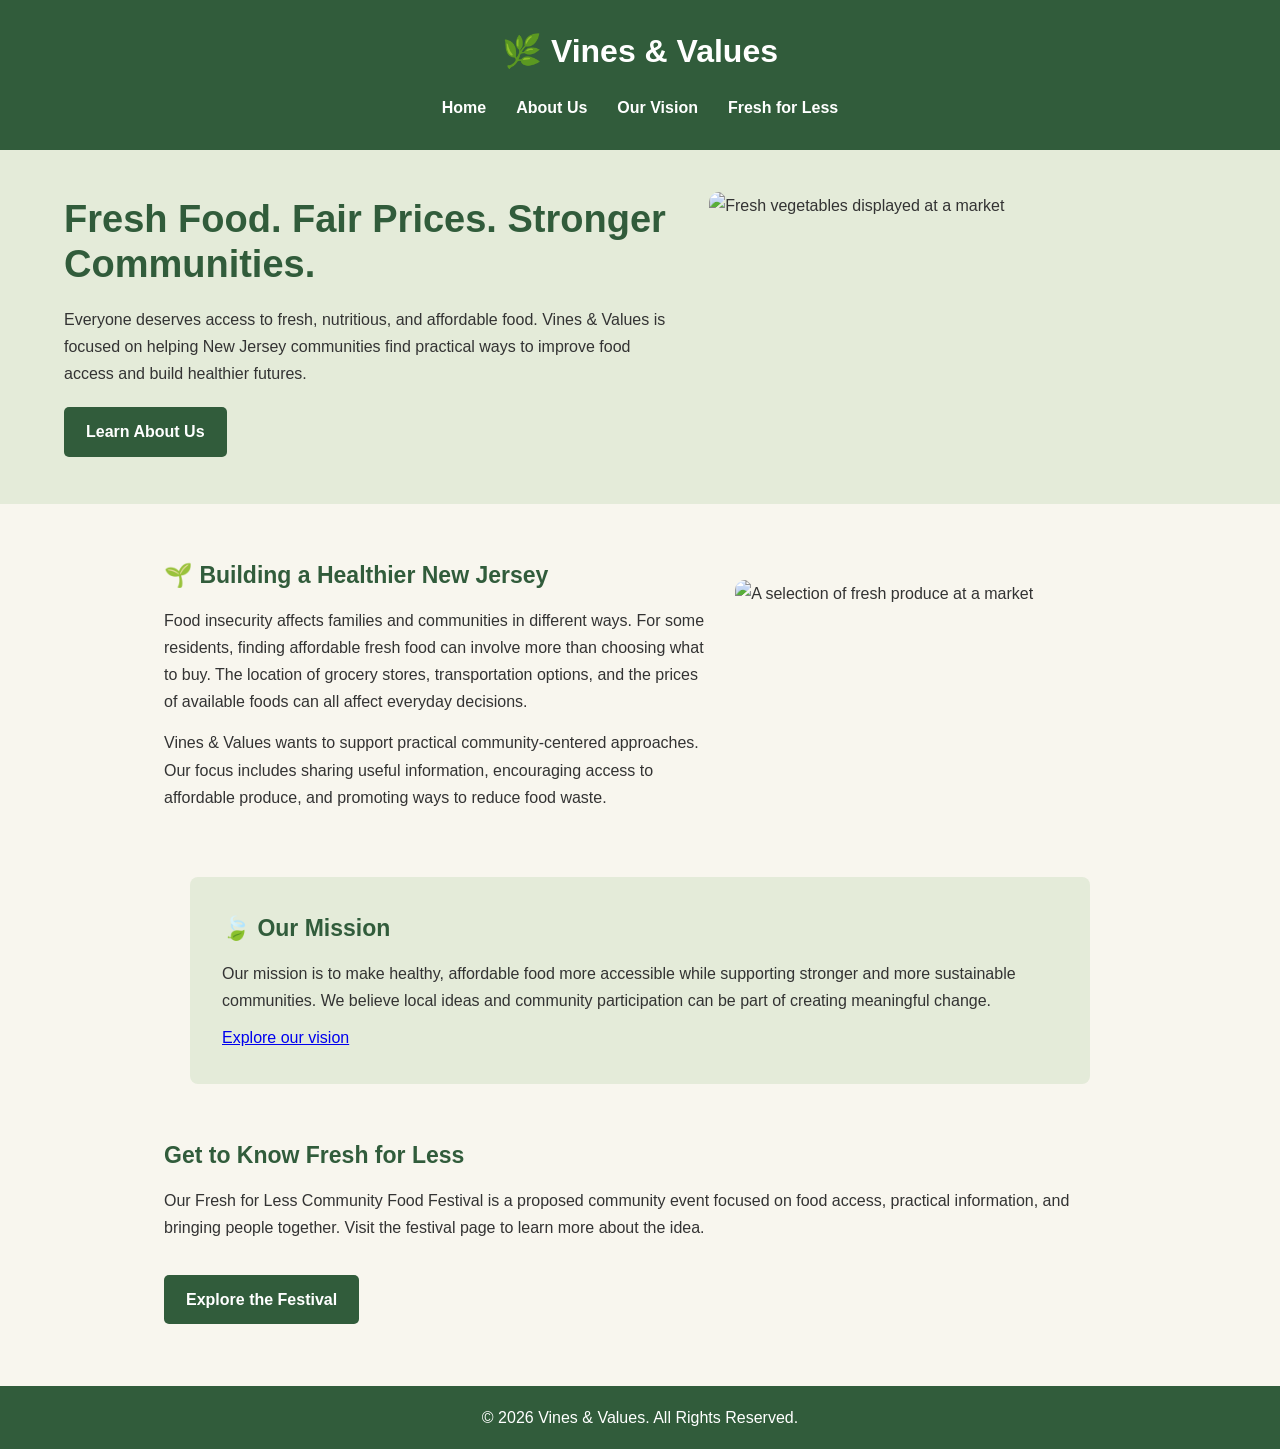
==== index.html @ c0b35559 "Add files via upload" ====
<!DOCTYPE html>
<html lang="en">
<head>
    <meta charset="UTF-8">
    <meta name="viewport" content="width=device-width, initial-scale=1.0">
    <title>Vines &amp; Values | Home</title>
    <link rel="stylesheet" href="style.css">
</head>
<body>
<header>
    <h1>🌿 Vines &amp; Values</h1>
    <nav aria-label="Main navigation">
        <a href="index.html" aria-current="page">Home</a>
        <a href="about.html">About Us</a>
        <a href="vision.html">Our Vision</a>
        <a href="festival.html">Fresh for Less</a>
    </nav>
</header>

<main>
    <section class="hero">
        <div class="hero-text">
            <h2>Fresh Food. Fair Prices. Stronger Communities.</h2>
            <p>Everyone deserves access to fresh, nutritious, and affordable food. Vines &amp; Values is focused on helping New Jersey communities find practical ways to improve food access and build healthier futures.</p>
            <a class="button" href="about.html">Learn About Us</a>
        </div>
        <img src="https://images.unsplash.com/photo-1542838132-92c53300491e?w=900" alt="Fresh vegetables displayed at a market">
    </section>

    <section class="content">
        <div>
            <h2>🌱 Building a Healthier New Jersey</h2>
            <p>Food insecurity affects families and communities in different ways. For some residents, finding affordable fresh food can involve more than choosing what to buy. The location of grocery stores, transportation options, and the prices of available foods can all affect everyday decisions.</p>
            <p>Vines &amp; Values wants to support practical community-centered approaches. Our focus includes sharing useful information, encouraging access to affordable produce, and promoting ways to reduce food waste.</p>
        </div>
        <img class="section-image" src="https://images.unsplash.com/photo-1488459716781-31db52582fe9?w=700" alt="A selection of fresh produce at a market">
    </section>

    <section class="highlight">
        <h2>🍃 Our Mission</h2>
        <p>Our mission is to make healthy, affordable food more accessible while supporting stronger and more sustainable communities. We believe local ideas and community participation can be part of creating meaningful change.</p>
        <a href="vision.html">Explore our vision</a>
    </section>

    <section class="content">
        <div>
            <h2>Get to Know Fresh for Less</h2>
            <p>Our Fresh for Less Community Food Festival is a proposed community event focused on food access, practical information, and bringing people together. Visit the festival page to learn more about the idea.</p>
            <a class="button" href="festival.html">Explore the Festival</a>
        </div>
    </section>
</main>

<footer><p>&copy; 2026 Vines &amp; Values. All Rights Reserved.</p></footer>
</body>
</html>
---- style.css ----
* {
    margin: 0;
    padding: 0;
    box-sizing: border-box;
}

body {
    font-family: Arial, sans-serif;
    background-color: #F8F6EE;
    color: #333333;
    line-height: 1.7;
}

header {
    background-color: #315C3B;
    color: white;
    padding: 24px 20px;
    text-align: center;
}

header h1 {
    margin-bottom: 12px;
    font-size: 32px;
}

nav {
    display: flex;
    justify-content: center;
    flex-wrap: wrap;
    gap: 12px 26px;
}

nav a {
    color: white;
    text-decoration: none;
    font-weight: bold;
    padding: 4px 2px;
}

nav a:hover, nav a:focus {
    color: #D9E8C5;
    text-decoration: underline;
}

.hero {
    display: flex;
    align-items: center;
    gap: 30px;
    background-color: #E4EBD9;
    padding: 42px max(5%, 24px);
}

.hero-text {
    flex: 1;
}

.hero h2, .page-heading h2 {
    color: #315C3B;
    font-size: clamp(27px, 4vw, 38px);
    line-height: 1.2;
    margin-bottom: 18px;
}

.hero img {
    width: 44%;
    min-height: 270px;
    max-height: 360px;
    object-fit: cover;
    border-radius: 10px;
}

.button {
    display: inline-block;
    margin-top: 20px;
    padding: 11px 22px;
    background-color: #315C3B;
    color: white;
    text-decoration: none;
    border-radius: 5px;
    font-weight: bold;
}

.button:hover, .button:focus {
    background-color: #24452D;
    text-decoration: underline;
}

.page-heading {
    background-color: #E4EBD9;
    text-align: center;
    padding: 48px 20px;
}

.content {
    display: flex;
    align-items: center;
    gap: 30px;
    max-width: 1000px;
    margin: 32px auto;
    padding: 20px 24px;
}

.content > div {
    flex: 1;
}

.content h2, .highlight h2 {
    color: #315C3B;
    margin-bottom: 12px;
    font-size: 23px;
}

.content p {
    margin-bottom: 14px;
}

.content ul, .highlight ul {
    padding-left: 24px;
}

.section-image {
    width: 40%;
    min-height: 220px;
    max-height: 280px;
    object-fit: cover;
    border-radius: 10px;
}

.highlight {
    background-color: #E4EBD9;
    padding: 32px;
    margin: 32px auto;
    max-width: 900px;
    border-radius: 8px;
}

.highlight p {
    margin-bottom: 10px;
}

.sources {
    max-width: 900px;
    margin: 30px auto;
    padding: 24px;
    border-top: 2px solid #D3DDC8;
}

.sources h2 {
    color: #315C3B;
    margin-bottom: 10px;
}

.sources a {
    color: #245B36;
    overflow-wrap: anywhere;
}

footer {
    background-color: #315C3B;
    color: white;
    text-align: center;
    padding: 18px;
    margin-top: 42px;
}

@media (max-width: 700px) {
    .hero, .content {
        flex-direction: column;
    }

    .hero {
        padding: 28px 22px;
    }

    .hero img, .section-image {
        width: 100%;
        min-height: 190px;
        max-height: 260px;
    }

    .content {
        margin: 18px auto;
        gap: 18px;
    }

    .highlight {
        margin: 20px;
        padding: 24px;
    }
}
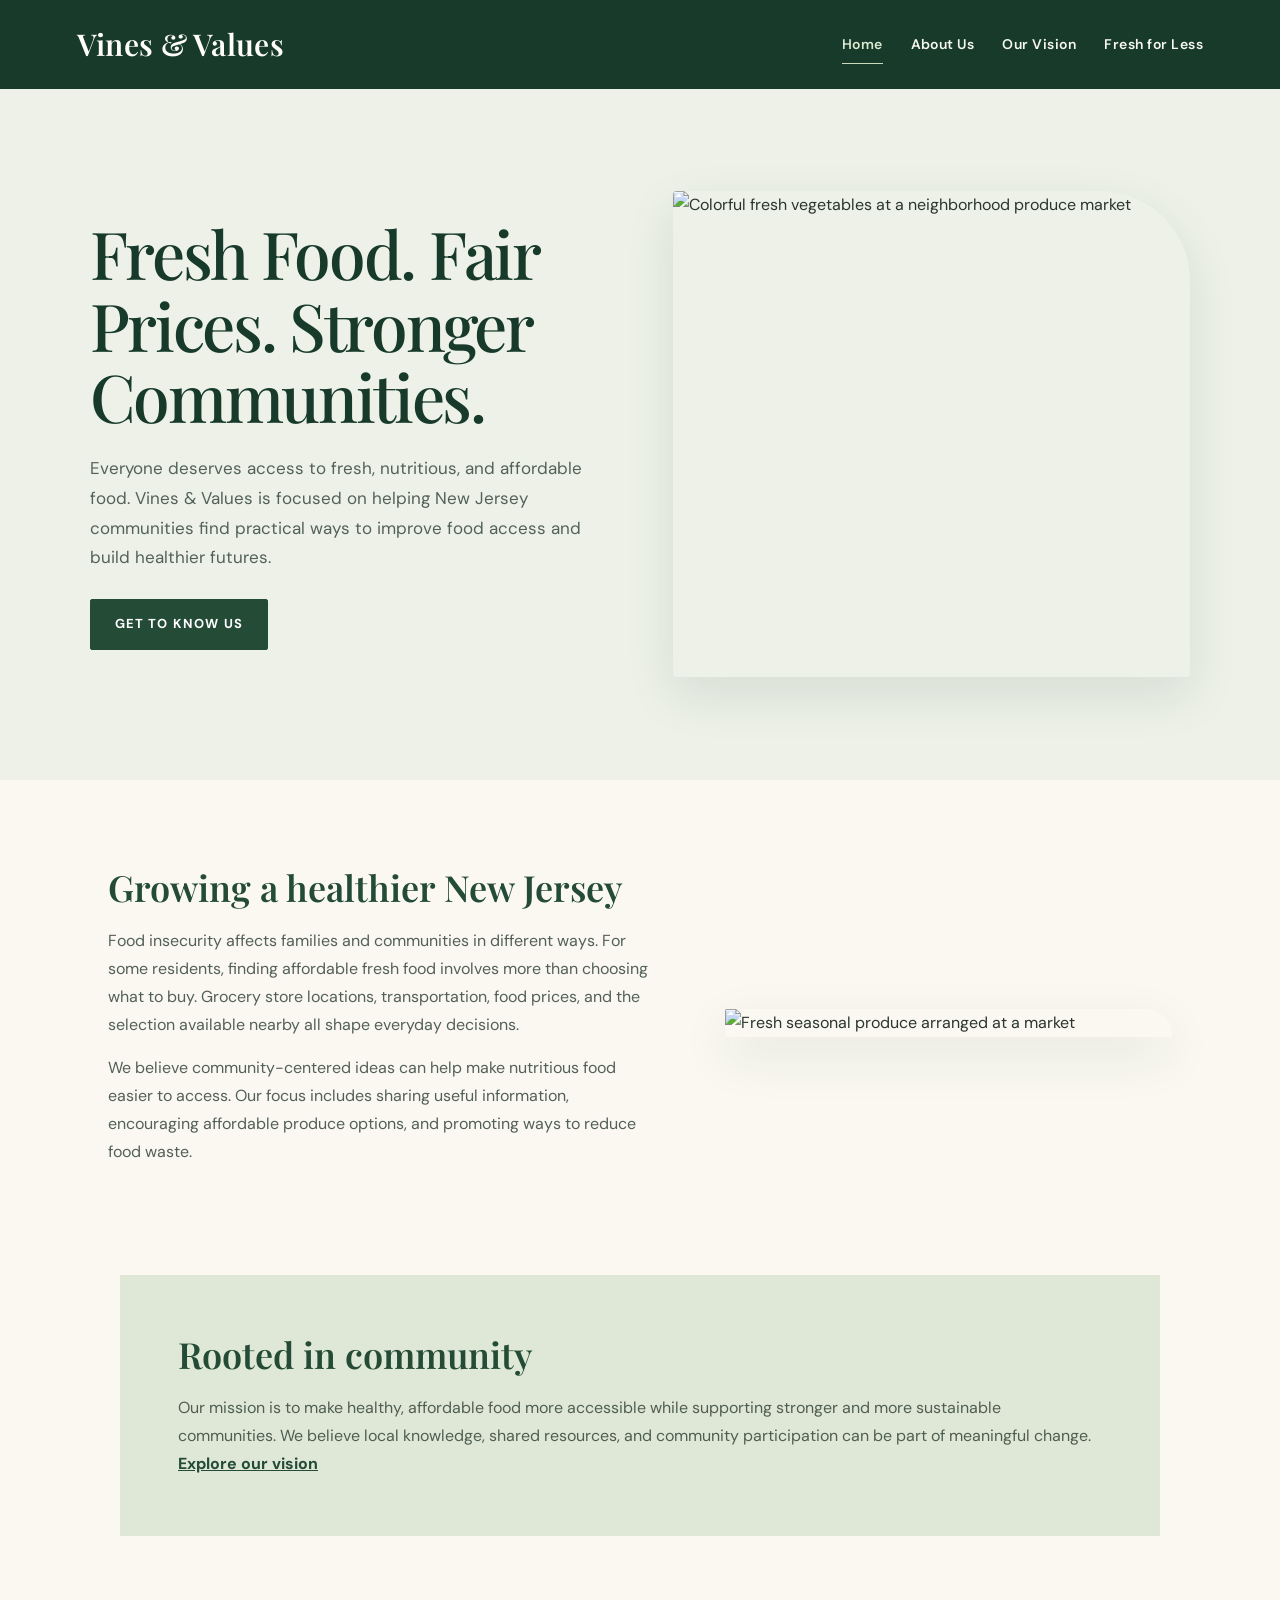
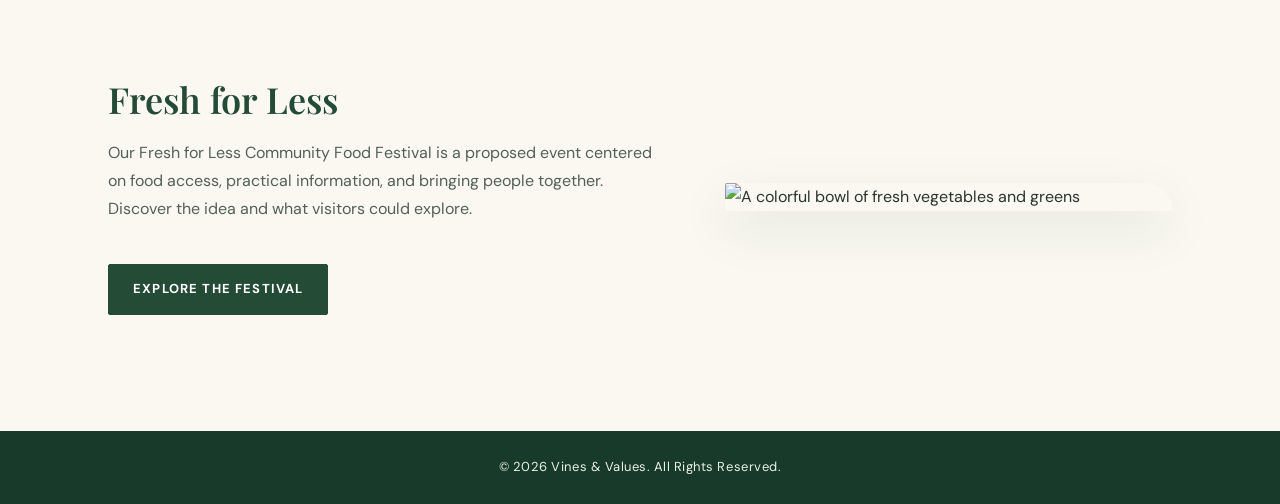
==== commit 62e82ad8: "Refresh homepage content and imagery" ====
--- a/index.html
+++ b/index.html
@@ -1,56 +1,55 @@
 <!DOCTYPE html>
 <html lang="en">
 <head>
-    <meta charset="UTF-8">
-    <meta name="viewport" content="width=device-width, initial-scale=1.0">
-    <title>Vines &amp; Values | Home</title>
-    <link rel="stylesheet" href="style.css">
+  <meta charset="UTF-8">
+  <meta name="viewport" content="width=device-width, initial-scale=1.0">
+  <meta name="description" content="Vines & Values works toward fresh food, fair prices, and stronger communities across New Jersey.">
+  <title>Vines &amp; Values | Home</title>
+  <link rel="preconnect" href="https://fonts.googleapis.com">
+  <link rel="preconnect" href="https://fonts.gstatic.com" crossorigin>
+  <link rel="stylesheet" href="style.css">
 </head>
 <body>
 <header>
-    <h1>🌿 Vines &amp; Values</h1>
-    <nav aria-label="Main navigation">
-        <a href="index.html" aria-current="page">Home</a>
-        <a href="about.html">About Us</a>
-        <a href="vision.html">Our Vision</a>
-        <a href="festival.html">Fresh for Less</a>
-    </nav>
+  <h1>Vines &amp; Values</h1>
+  <nav aria-label="Main navigation">
+    <a href="index.html" aria-current="page">Home</a>
+    <a href="about.html">About Us</a>
+    <a href="vision.html">Our Vision</a>
+    <a href="festival.html">Fresh for Less</a>
+  </nav>
 </header>
-
 <main>
-    <section class="hero">
-        <div class="hero-text">
-            <h2>Fresh Food. Fair Prices. Stronger Communities.</h2>
-            <p>Everyone deserves access to fresh, nutritious, and affordable food. Vines &amp; Values is focused on helping New Jersey communities find practical ways to improve food access and build healthier futures.</p>
-            <a class="button" href="about.html">Learn About Us</a>
-        </div>
-        <img src="https://images.unsplash.com/photo-1542838132-92c53300491e?w=900" alt="Fresh vegetables displayed at a market">
-    </section>
-
-    <section class="content">
-        <div>
-            <h2>🌱 Building a Healthier New Jersey</h2>
-            <p>Food insecurity affects families and communities in different ways. For some residents, finding affordable fresh food can involve more than choosing what to buy. The location of grocery stores, transportation options, and the prices of available foods can all affect everyday decisions.</p>
-            <p>Vines &amp; Values wants to support practical community-centered approaches. Our focus includes sharing useful information, encouraging access to affordable produce, and promoting ways to reduce food waste.</p>
-        </div>
-        <img class="section-image" src="https://images.unsplash.com/photo-1488459716781-31db52582fe9?w=700" alt="A selection of fresh produce at a market">
-    </section>
-
-    <section class="highlight">
-        <h2>🍃 Our Mission</h2>
-        <p>Our mission is to make healthy, affordable food more accessible while supporting stronger and more sustainable communities. We believe local ideas and community participation can be part of creating meaningful change.</p>
-        <a href="vision.html">Explore our vision</a>
-    </section>
-
-    <section class="content">
-        <div>
-            <h2>Get to Know Fresh for Less</h2>
-            <p>Our Fresh for Less Community Food Festival is a proposed community event focused on food access, practical information, and bringing people together. Visit the festival page to learn more about the idea.</p>
-            <a class="button" href="festival.html">Explore the Festival</a>
-        </div>
-    </section>
+  <section class="hero">
+    <div class="hero-text">
+      <h2>Fresh Food. Fair Prices. Stronger Communities.</h2>
+      <p>Everyone deserves access to fresh, nutritious, and affordable food. Vines &amp; Values is focused on helping New Jersey communities find practical ways to improve food access and build healthier futures.</p>
+      <a class="button" href="about.html">Get to know us</a>
+    </div>
+    <img src="https://images.unsplash.com/photo-1542838132-92c53300491e?auto=format&amp;fit=crop&amp;w=1200&amp;q=85" alt="Colorful fresh vegetables at a neighborhood produce market">
+  </section>
+  <section class="content">
+    <div>
+      <h2>Growing a healthier New Jersey</h2>
+      <p>Food insecurity affects families and communities in different ways. For some residents, finding affordable fresh food involves more than choosing what to buy. Grocery store locations, transportation, food prices, and the selection available nearby all shape everyday decisions.</p>
+      <p>We believe community-centered ideas can help make nutritious food easier to access. Our focus includes sharing useful information, encouraging affordable produce options, and promoting ways to reduce food waste.</p>
+    </div>
+    <img class="section-image" src="https://images.unsplash.com/photo-1488459716781-31db52582fe9?auto=format&amp;fit=crop&amp;w=900&amp;q=85" alt="Fresh seasonal produce arranged at a market">
+  </section>
+  <section class="highlight">
+    <h2>Rooted in community</h2>
+    <p>Our mission is to make healthy, affordable food more accessible while supporting stronger and more sustainable communities. We believe local knowledge, shared resources, and community participation can be part of meaningful change.</p>
+    <a href="vision.html">Explore our vision</a>
+  </section>
+  <section class="content">
+    <div>
+      <h2>Fresh for Less</h2>
+      <p>Our Fresh for Less Community Food Festival is a proposed event centered on food access, practical information, and bringing people together. Discover the idea and what visitors could explore.</p>
+      <a class="button" href="festival.html">Explore the festival</a>
+    </div>
+    <img class="section-image" src="https://images.unsplash.com/photo-1512621776951-a57141f2eefd?auto=format&amp;fit=crop&amp;w=900&amp;q=85" alt="A colorful bowl of fresh vegetables and greens">
+  </section>
 </main>
-
 <footer><p>&copy; 2026 Vines &amp; Values. All Rights Reserved.</p></footer>
 </body>
-</html>
+</html>
--- a/style.css
+++ b/style.css
@@ -1,190 +1,173 @@
-* {
-    margin: 0;
-    padding: 0;
-    box-sizing: border-box;
+@import url('https://fonts.googleapis.com/css2?family=DM+Sans:wght@400;500;600;700&family=Playfair+Display:wght@500;600;700&display=swap');
+
+:root {
+  --forest: #234b36;
+  --forest-deep: #173a2a;
+  --sage: #dfe8d7;
+  --sage-light: #edf1e8;
+  --cream: #faf8f1;
+  --ink: #29352d;
+  --muted: #657267;
+  --white: #fffefa;
+  --line: #dce3d8;
+  --shadow: 0 18px 50px rgba(28, 57, 39, .10);
 }
-
+* { box-sizing: border-box; margin: 0; padding: 0; }
+html { scroll-behavior: smooth; }
 body {
-    font-family: Arial, sans-serif;
-    background-color: #F8F6EE;
-    color: #333333;
-    line-height: 1.7;
+  background: var(--cream);
+  color: var(--ink);
+  font-family: 'DM Sans', sans-serif;
+  font-size: 16px;
+  line-height: 1.75;
 }
-
+img { display: block; max-width: 100%; }
+a { color: var(--forest); }
 header {
-    background-color: #315C3B;
-    color: white;
-    padding: 24px 20px;
-    text-align: center;
+  align-items: center;
+  background: var(--forest-deep);
+  color: var(--white);
+  display: flex;
+  justify-content: space-between;
+  gap: 24px;
+  padding: 18px max(6vw, 24px);
 }
-
 header h1 {
-    margin-bottom: 12px;
-    font-size: 32px;
+  color: var(--white);
+  font-family: 'Playfair Display', Georgia, serif;
+  font-size: clamp(23px, 2.4vw, 30px);
+  font-weight: 600;
+  letter-spacing: .01em;
+  margin: 0;
 }
-
-nav {
-    display: flex;
-    justify-content: center;
-    flex-wrap: wrap;
-    gap: 12px 26px;
+nav { align-items: center; display: flex; flex-wrap: wrap; gap: 8px 28px; }
+nav a {
+  border-bottom: 1px solid transparent;
+  color: #f8f8ef;
+  font-size: 14px;
+  font-weight: 600;
+  letter-spacing: .035em;
+  padding: 7px 0;
+  text-decoration: none;
+  transition: color .2s, border-color .2s;
 }
-
-nav a {
-    color: white;
-    text-decoration: none;
-    font-weight: bold;
-    padding: 4px 2px;
+nav a:hover, nav a:focus, nav a[aria-current="page"] {
+  border-color: #c9d9bd;
+  color: #dce9d2;
 }
-
-nav a:hover, nav a:focus {
-    color: #D9E8C5;
-    text-decoration: underline;
+main { overflow: hidden; }
+.hero {
+  align-items: center;
+  background: var(--sage-light);
+  display: grid;
+  gap: clamp(30px, 6vw, 80px);
+  grid-template-columns: 1fr 1.02fr;
+  padding: clamp(52px, 8vw, 112px) max(7vw, 24px);
 }
-
-.hero {
-    display: flex;
-    align-items: center;
-    gap: 30px;
-    background-color: #E4EBD9;
-    padding: 42px max(5%, 24px);
+.hero-text { max-width: 590px; }
+.hero h2, .page-heading h2 {
+  color: var(--forest-deep);
+  font-family: 'Playfair Display', Georgia, serif;
+  font-size: clamp(39px, 5.2vw, 66px);
+  font-weight: 500;
+  letter-spacing: -.035em;
+  line-height: 1.08;
+  margin-bottom: 22px;
 }
-
-.hero-text {
-    flex: 1;
+.hero p, .page-heading p { color: #536257; font-size: 17px; max-width: 560px; }
+.hero img {
+  border-radius: 4px 90px 4px 4px;
+  box-shadow: var(--shadow);
+  height: clamp(300px, 38vw, 510px);
+  object-fit: cover;
+  width: 100%;
 }
-
-.hero h2, .page-heading h2 {
-    color: #315C3B;
-    font-size: clamp(27px, 4vw, 38px);
-    line-height: 1.2;
-    margin-bottom: 18px;
+.button {
+  background: var(--forest);
+  border: 1px solid var(--forest);
+  border-radius: 2px;
+  color: white;
+  display: inline-block;
+  font-size: 13px;
+  font-weight: 700;
+  letter-spacing: .09em;
+  margin-top: 26px;
+  padding: 13px 24px;
+  text-decoration: none;
+  text-transform: uppercase;
+  transition: background .2s, transform .2s;
 }
-
-.hero img {
-    width: 44%;
-    min-height: 270px;
-    max-height: 360px;
-    object-fit: cover;
-    border-radius: 10px;
+.button:hover, .button:focus { background: var(--forest-deep); transform: translateY(-2px); }
+.page-heading {
+  background: var(--sage-light);
+  padding: clamp(55px, 8vw, 92px) 24px;
+  text-align: center;
 }
-
-.button {
-    display: inline-block;
-    margin-top: 20px;
-    padding: 11px 22px;
-    background-color: #315C3B;
-    color: white;
-    text-decoration: none;
-    border-radius: 5px;
-    font-weight: bold;
+.page-heading h2 { font-size: clamp(38px, 5vw, 58px); margin: 0 auto 14px; }
+.page-heading p { margin: auto; }
+.content {
+  align-items: center;
+  display: flex;
+  gap: clamp(28px, 6vw, 72px);
+  margin: 0 auto;
+  max-width: 1120px;
+  padding: clamp(48px, 7vw, 86px) 28px;
 }
-
-.button:hover, .button:focus {
-    background-color: #24452D;
-    text-decoration: underline;
+.content > div { flex: 1; }
+.content h2, .highlight h2, .sources h2 {
+  color: var(--forest);
+  font-family: 'Playfair Display', Georgia, serif;
+  font-size: clamp(27px, 3vw, 36px);
+  font-weight: 600;
+  line-height: 1.2;
+  margin-bottom: 18px;
 }
-
-.page-heading {
-    background-color: #E4EBD9;
-    text-align: center;
-    padding: 48px 20px;
+.content p { color: #536057; margin-bottom: 15px; }
+.content ul, .highlight ul { color: #536057; padding-left: 22px; }
+.content li, .highlight li { margin: 8px 0; padding-left: 4px; }
+.section-image {
+  border-radius: 4px 60px 4px 4px;
+  box-shadow: var(--shadow);
+  flex: 0 1 42%;
+  max-height: 390px;
+  object-fit: cover;
+  width: 42%;
 }
-
-.content {
-    display: flex;
-    align-items: center;
-    gap: 30px;
-    max-width: 1000px;
-    margin: 32px auto;
-    padding: 20px 24px;
+.highlight {
+  background: var(--sage);
+  margin: 8px auto 56px;
+  max-width: 1040px;
+  padding: clamp(32px, 5vw, 58px);
 }
-
-.content > div {
-    flex: 1;
+.highlight p { color: #4f5e52; }
+.highlight a { font-weight: 700; }
+.sources {
+  border-top: 1px solid var(--line);
+  margin: 0 auto;
+  max-width: 1040px;
+  padding: 38px 28px 55px;
 }
-
-.content h2, .highlight h2 {
-    color: #315C3B;
-    margin-bottom: 12px;
-    font-size: 23px;
+.sources h2 { font-size: 28px; }
+.sources a { overflow-wrap: anywhere; }
+footer {
+  background: var(--forest-deep);
+  color: #eaf0e6;
+  margin-top: 30px;
+  padding: 25px 20px;
+  text-align: center;
 }
-
-.content p {
-    margin-bottom: 14px;
+footer p { font-size: 13px; letter-spacing: .04em; }
+@media (max-width: 760px) {
+  header { align-items: flex-start; flex-direction: column; gap: 10px; padding: 18px 22px; }
+  nav { gap: 4px 19px; }
+  .hero { grid-template-columns: 1fr; padding: 48px 23px; }
+  .hero img { height: 290px; }
+  .content { flex-direction: column; align-items: stretch; padding: 48px 23px; }
+  .section-image { width: 100%; max-height: 300px; }
+  .highlight { margin: 12px 20px 38px; padding: 30px 24px; }
+  .sources { padding-left: 23px; padding-right: 23px; }
 }
-
-.content ul, .highlight ul {
-    padding-left: 24px;
-}
-
-.section-image {
-    width: 40%;
-    min-height: 220px;
-    max-height: 280px;
-    object-fit: cover;
-    border-radius: 10px;
-}
-
-.highlight {
-    background-color: #E4EBD9;
-    padding: 32px;
-    margin: 32px auto;
-    max-width: 900px;
-    border-radius: 8px;
-}
-
-.highlight p {
-    margin-bottom: 10px;
-}
-
-.sources {
-    max-width: 900px;
-    margin: 30px auto;
-    padding: 24px;
-    border-top: 2px solid #D3DDC8;
-}
-
-.sources h2 {
-    color: #315C3B;
-    margin-bottom: 10px;
-}
-
-.sources a {
-    color: #245B36;
-    overflow-wrap: anywhere;
-}
-
-footer {
-    background-color: #315C3B;
-    color: white;
-    text-align: center;
-    padding: 18px;
-    margin-top: 42px;
-}
-
-@media (max-width: 700px) {
-    .hero, .content {
-        flex-direction: column;
-    }
-
-    .hero {
-        padding: 28px 22px;
-    }
-
-    .hero img, .section-image {
-        width: 100%;
-        min-height: 190px;
-        max-height: 260px;
-    }
-
-    .content {
-        margin: 18px auto;
-        gap: 18px;
-    }
-
-    .highlight {
-        margin: 20px;
-        padding: 24px;
-    }
-}
+@media (prefers-reduced-motion: reduce) {
+  html { scroll-behavior: auto; }
+  *, *::before, *::after { transition-duration: .01ms !important; }
+}
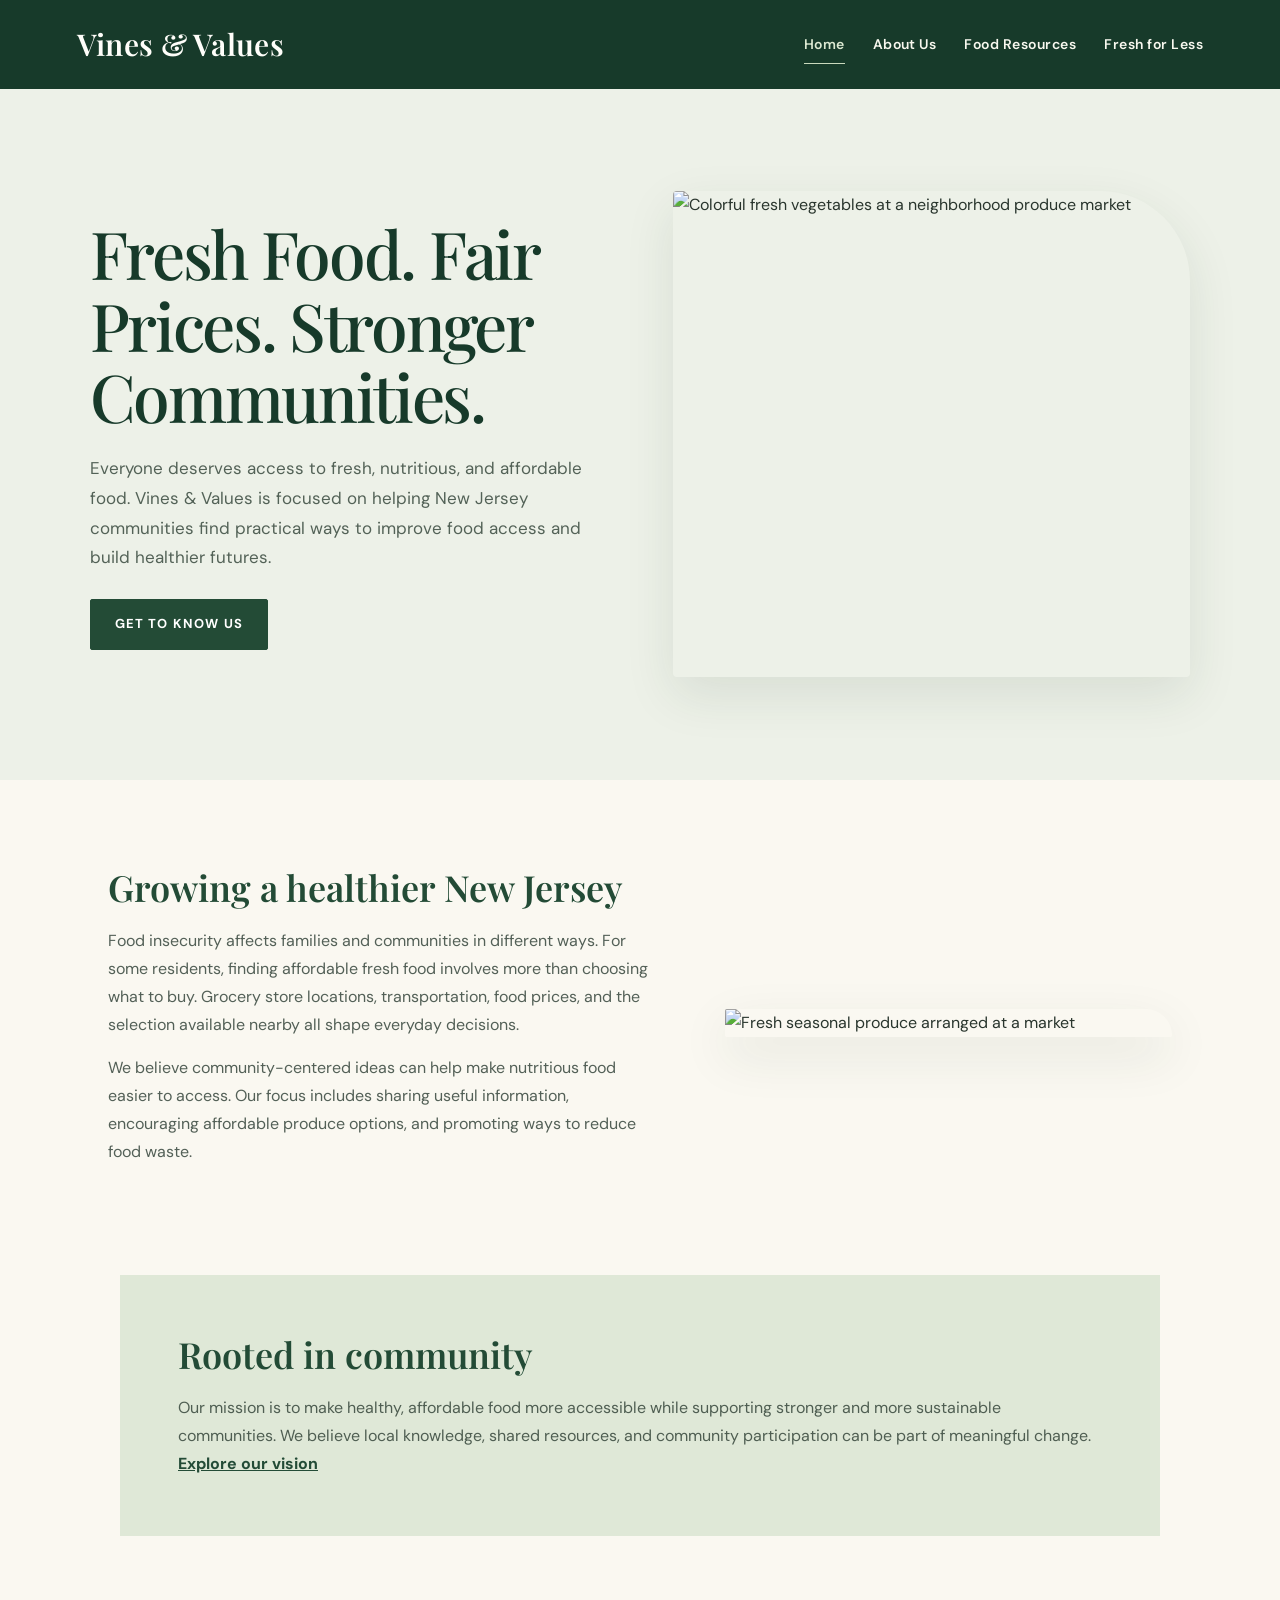
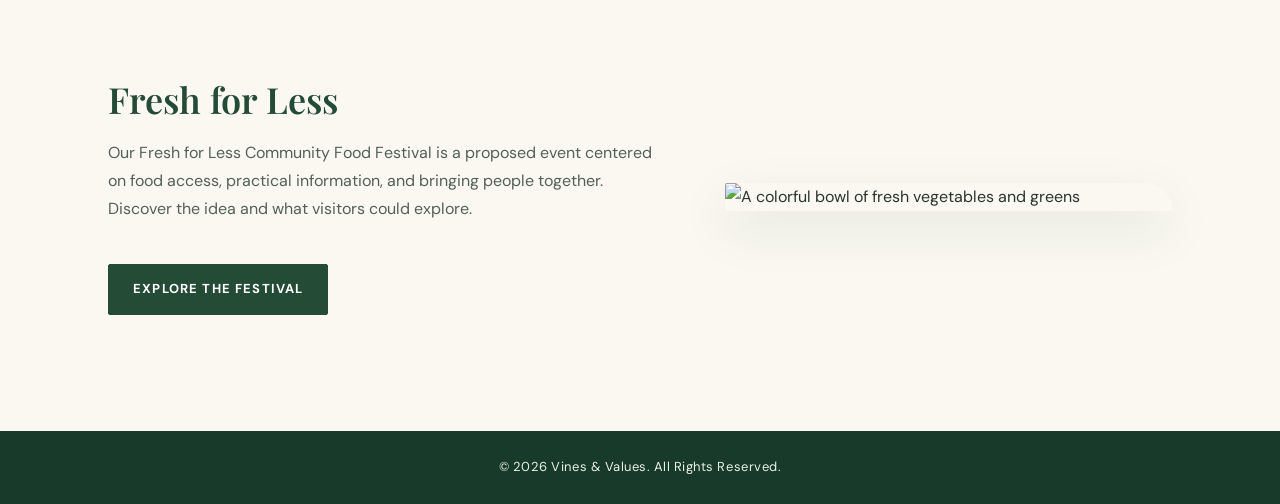
==== commit bd23cbcc: "Rename Our Vision navigation to Food Resources" ====
--- a/index.html
+++ b/index.html
@@ -15,7 +15,7 @@
   <nav aria-label="Main navigation">
     <a href="index.html" aria-current="page">Home</a>
     <a href="about.html">About Us</a>
-    <a href="vision.html">Our Vision</a>
+    <a href="vision.html">Food Resources</a>
     <a href="festival.html">Fresh for Less</a>
   </nav>
 </header>
--- a/style.css
+++ b/style.css
@@ -170,4 +170,80 @@
 @media (prefers-reduced-motion: reduce) {
   html { scroll-behavior: auto; }
   *, *::before, *::after { transition-duration: .01ms !important; }
+}
+
+/* Food Resources page */
+.resources-intro {
+  background: linear-gradient(115deg, #e5ecde, #f5f5ec);
+  border-left: 4px solid var(--forest);
+  margin: 34px auto 26px;
+  max-width: 1064px;
+  padding: clamp(25px, 4vw, 42px);
+}
+.resources-intro h2, .resource-section-title, .resource-callout h2 {
+  color: var(--forest);
+  font-family: 'Playfair Display', Georgia, serif;
+}
+.resources-intro h2 { font-size: clamp(27px, 3vw, 35px); margin-bottom: 12px; }
+.resources-intro p { color: #536057; margin-top: 10px; }
+.resource-section-title {
+  font-size: clamp(25px, 3vw, 32px);
+  margin: 42px auto 18px;
+  max-width: 1064px;
+  padding: 0 28px;
+}
+.resource-grid {
+  display: grid;
+  gap: 20px;
+  grid-template-columns: repeat(2, minmax(0, 1fr));
+  margin: 0 auto 34px;
+  max-width: 1064px;
+  padding: 0 28px;
+}
+.resource-card {
+  background: var(--white);
+  border: 1px solid var(--line);
+  border-top: 3px solid #8ba486;
+  box-shadow: 0 8px 24px rgba(28, 57, 39, .06);
+  padding: 25px;
+}
+.resource-card h3 {
+  color: var(--forest);
+  font-family: 'Playfair Display', Georgia, serif;
+  font-size: 23px;
+  line-height: 1.25;
+  margin-bottom: 10px;
+}
+.resource-card p { color: #536057; }
+.resource-card .details {
+  background: var(--sage-light);
+  color: #46584b;
+  font-size: 14px;
+  line-height: 1.8;
+  margin: 17px 0;
+  padding: 15px;
+}
+.resource-card a, .resource-links a {
+  color: var(--forest);
+  font-weight: 700;
+  text-underline-offset: 3px;
+}
+.resource-card a:hover, .resource-links a:hover { color: var(--forest-deep); }
+.resource-callout {
+  background: var(--sage);
+  margin: 0 auto 34px;
+  max-width: 1008px;
+  padding: clamp(25px, 4vw, 40px);
+}
+.resource-callout h2 { font-size: 27px; margin-bottom: 12px; }
+.resource-callout p { color: #4f5e52; margin: 9px 0; }
+.resource-links { padding-left: 22px; }
+.resource-links li { line-height: 1.65; margin: 10px 0; }
+.resource-note { color: var(--muted); font-size: 13px; margin-top: 18px; }
+@media (max-width: 760px) {
+  .resources-intro { margin: 24px 20px; }
+  .resource-section-title { padding: 0 23px; }
+  .resource-grid { grid-template-columns: 1fr; padding: 0 23px; }
+  .resource-card { padding: 21px; }
+  .resource-callout { margin: 0 20px 28px; }
 }
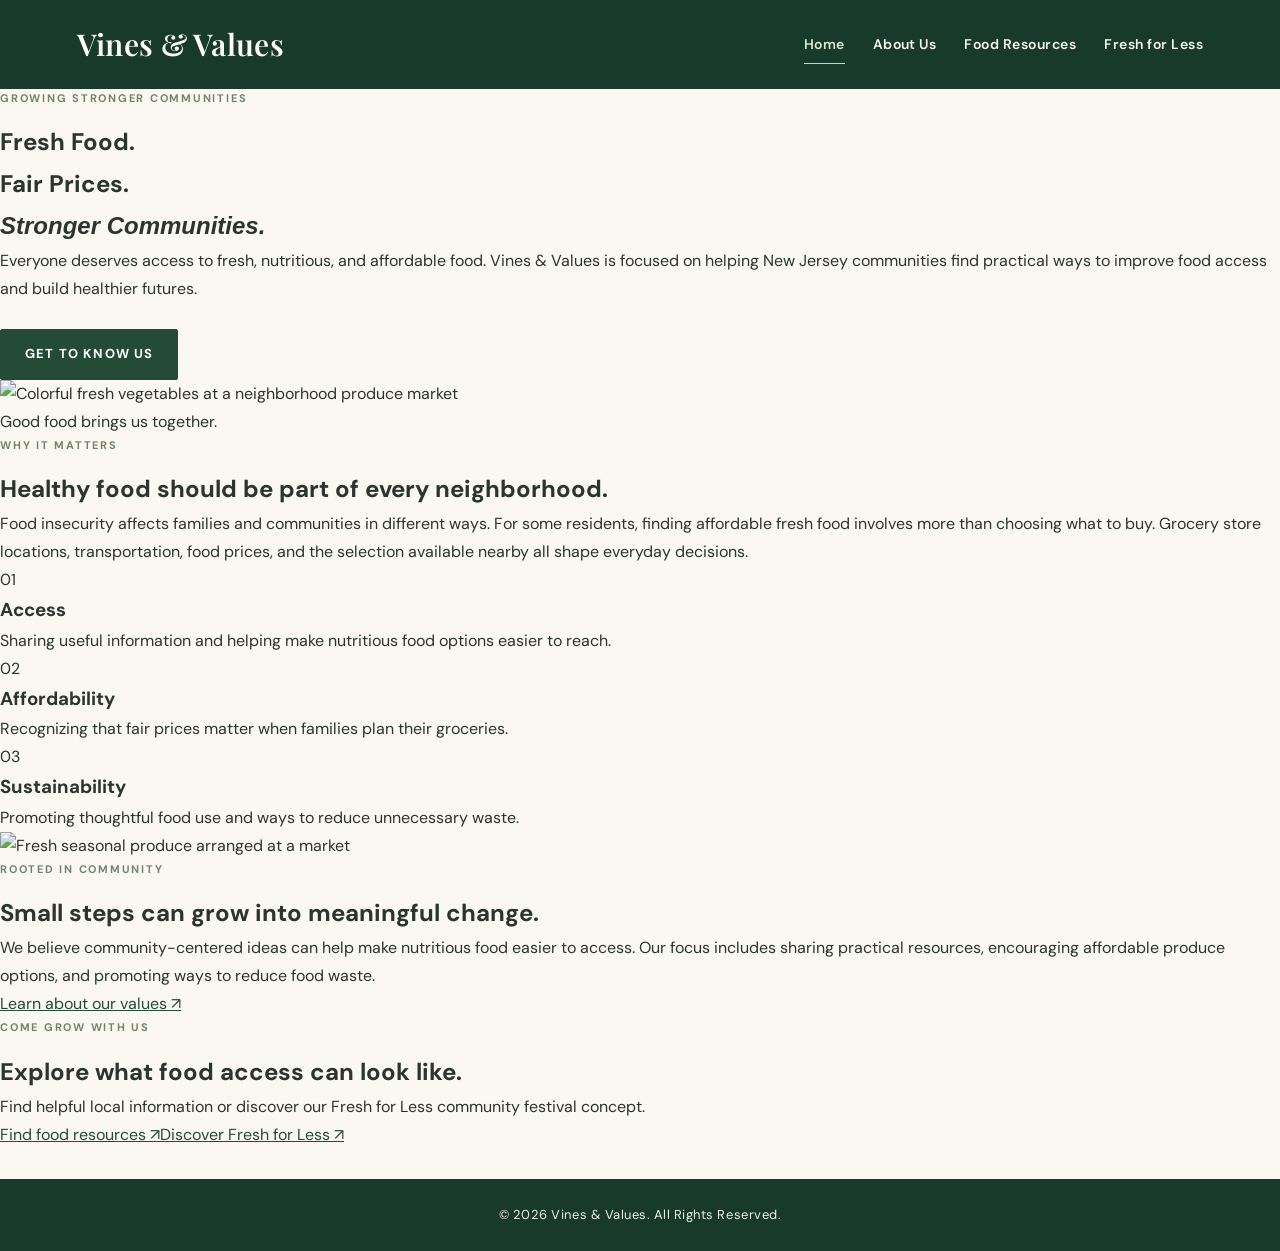
==== commit 1d2bde9a: "Refresh homepage with cohesive editorial design" ====
--- a/index.html
+++ b/index.html
@@ -19,35 +19,45 @@
     <a href="festival.html">Fresh for Less</a>
   </nav>
 </header>
-<main>
-  <section class="hero">
-    <div class="hero-text">
-      <h2>Fresh Food. Fair Prices. Stronger Communities.</h2>
+<main class="home-page">
+  <section class="home-hero">
+    <div class="home-hero-copy">
+      <span class="eyebrow">Growing stronger communities</span>
+      <h2>Fresh Food.<br>Fair Prices.<br><em>Stronger Communities.</em></h2>
       <p>Everyone deserves access to fresh, nutritious, and affordable food. Vines &amp; Values is focused on helping New Jersey communities find practical ways to improve food access and build healthier futures.</p>
       <a class="button" href="about.html">Get to know us</a>
     </div>
-    <img src="https://images.unsplash.com/photo-1542838132-92c53300491e?auto=format&amp;fit=crop&amp;w=1200&amp;q=85" alt="Colorful fresh vegetables at a neighborhood produce market">
+    <div class="home-hero-image">
+      <img src="https://images.unsplash.com/photo-1542838132-92c53300491e?auto=format&amp;fit=crop&amp;w=1200&amp;q=85" alt="Colorful fresh vegetables at a neighborhood produce market">
+      <span>Good food brings us together.</span>
+    </div>
   </section>
-  <section class="content">
-    <div>
-      <h2>Growing a healthier New Jersey</h2>
-      <p>Food insecurity affects families and communities in different ways. For some residents, finding affordable fresh food involves more than choosing what to buy. Grocery store locations, transportation, food prices, and the selection available nearby all shape everyday decisions.</p>
-      <p>We believe community-centered ideas can help make nutritious food easier to access. Our focus includes sharing useful information, encouraging affordable produce options, and promoting ways to reduce food waste.</p>
+
+  <section class="home-intro">
+    <span class="eyebrow">Why it matters</span>
+    <h2>Healthy food should be part of every neighborhood.</h2>
+    <p>Food insecurity affects families and communities in different ways. For some residents, finding affordable fresh food involves more than choosing what to buy. Grocery store locations, transportation, food prices, and the selection available nearby all shape everyday decisions.</p>
+  </section>
+
+  <section class="home-pillars">
+    <article><span>01</span><h3>Access</h3><p>Sharing useful information and helping make nutritious food options easier to reach.</p></article>
+    <article><span>02</span><h3>Affordability</h3><p>Recognizing that fair prices matter when families plan their groceries.</p></article>
+    <article><span>03</span><h3>Sustainability</h3><p>Promoting thoughtful food use and ways to reduce unnecessary waste.</p></article>
+  </section>
+
+  <section class="home-feature">
+    <div class="home-feature-image"><img src="https://images.unsplash.com/photo-1488459716781-31db52582fe9?auto=format&amp;fit=crop&amp;w=1000&amp;q=85" alt="Fresh seasonal produce arranged at a market"></div>
+    <div class="home-feature-copy">
+      <span class="eyebrow">Rooted in community</span>
+      <h2>Small steps can grow into meaningful change.</h2>
+      <p>We believe community-centered ideas can help make nutritious food easier to access. Our focus includes sharing practical resources, encouraging affordable produce options, and promoting ways to reduce food waste.</p>
+      <a class="text-link" href="about.html">Learn about our values ↗</a>
     </div>
-    <img class="section-image" src="https://images.unsplash.com/photo-1488459716781-31db52582fe9?auto=format&amp;fit=crop&amp;w=900&amp;q=85" alt="Fresh seasonal produce arranged at a market">
   </section>
-  <section class="highlight">
-    <h2>Rooted in community</h2>
-    <p>Our mission is to make healthy, affordable food more accessible while supporting stronger and more sustainable communities. We believe local knowledge, shared resources, and community participation can be part of meaningful change.</p>
-    <a href="vision.html">Explore our vision</a>
-  </section>
-  <section class="content">
-    <div>
-      <h2>Fresh for Less</h2>
-      <p>Our Fresh for Less Community Food Festival is a proposed event centered on food access, practical information, and bringing people together. Discover the idea and what visitors could explore.</p>
-      <a class="button" href="festival.html">Explore the festival</a>
-    </div>
-    <img class="section-image" src="https://images.unsplash.com/photo-1512621776951-a57141f2eefd?auto=format&amp;fit=crop&amp;w=900&amp;q=85" alt="A colorful bowl of fresh vegetables and greens">
+
+  <section class="home-cta">
+    <div><span class="eyebrow">Come grow with us</span><h2>Explore what food access can look like.</h2><p>Find helpful local information or discover our Fresh for Less community festival concept.</p></div>
+    <div class="home-cta-links"><a href="vision.html">Find food resources <span>↗</span></a><a href="festival.html">Discover Fresh for Less <span>↗</span></a></div>
   </section>
 </main>
 <footer><p>&copy; 2026 Vines &amp; Values. All Rights Reserved.</p></footer>
--- a/style.css
+++ b/style.css
@@ -246,4 +246,170 @@
   .resource-grid { grid-template-columns: 1fr; padding: 0 23px; }
   .resource-card { padding: 21px; }
   .resource-callout { margin: 0 20px 28px; }
-}+}
+
+/* Food Resources page — editorial layout */
+.food-page { background: var(--cream); }
+.food-hero {
+  align-items: center;
+  background: var(--sage-light);
+  display: grid;
+  gap: clamp(32px, 6vw, 80px);
+  grid-template-columns: .9fr 1.1fr;
+  padding: clamp(54px, 7vw, 92px) max(7vw, 28px);
+}
+.food-hero-copy { max-width: 540px; }
+.eyebrow {
+  color: #71856e;
+  display: block;
+  font-size: 11px;
+  font-weight: 700;
+  letter-spacing: .16em;
+  margin-bottom: 13px;
+  text-transform: uppercase;
+}
+.food-hero h2, .food-intro-strip h2, .section-heading h2,
+.transport-copy h2, .produce-copy h2, .sources-panel h2 {
+  color: var(--forest-deep);
+  font-family: 'Playfair Display', Georgia, serif;
+  font-weight: 500;
+  letter-spacing: -.025em;
+  line-height: 1.12;
+}
+.food-hero h2 { font-size: clamp(40px, 5vw, 62px); margin-bottom: 18px; }
+.food-hero-copy > p { color: #536257; font-size: 17px; max-width: 470px; }
+.food-hero-photo { position: relative; }
+.food-hero-photo img {
+  border-radius: 3px 80px 3px 3px;
+  box-shadow: var(--shadow);
+  height: clamp(300px, 36vw, 450px);
+  object-fit: cover;
+  width: 100%;
+}
+.food-hero-photo span {
+  background: var(--forest);
+  bottom: -17px;
+  color: white;
+  font-family: 'Playfair Display', Georgia, serif;
+  font-size: 17px;
+  padding: 12px 20px;
+  position: absolute;
+  right: 0;
+}
+.food-intro-strip {
+  align-items: center;
+  display: grid;
+  gap: 50px;
+  grid-template-columns: .8fr 1.2fr;
+  margin: 0 auto;
+  max-width: 1160px;
+  padding: 58px 30px 48px;
+}
+.food-intro-strip h2 { font-size: clamp(29px, 3vw, 39px); }
+.food-intro-strip p { color: #536057; }
+.food-intro-strip .resource-note { font-size: 13px; margin-top: 9px; }
+.resource-jump {
+  border-bottom: 1px solid var(--line);
+  border-top: 1px solid var(--line);
+  display: flex;
+  flex-wrap: wrap;
+  gap: 12px 34px;
+  justify-content: center;
+  margin: 0 auto;
+  max-width: 1160px;
+  padding: 17px 25px;
+}
+.resource-jump a {
+  color: var(--forest);
+  font-size: 13px;
+  font-weight: 700;
+  text-decoration: none;
+}
+.resource-jump a:hover { text-decoration: underline; text-underline-offset: 4px; }
+.food-section { margin: 0 auto; max-width: 1220px; padding: 64px 30px 26px; scroll-margin-top: 20px; }
+.section-heading {
+  align-items: end;
+  display: flex;
+  justify-content: space-between;
+  gap: 25px;
+  margin-bottom: 25px;
+}
+.section-heading h2 { font-size: clamp(30px, 3.5vw, 42px); }
+.section-heading > p { color: var(--muted); max-width: 330px; font-size: 14px; }
+.food-section .resource-grid { max-width: none; padding: 0; gap: 17px; grid-template-columns: repeat(2, minmax(0, 1fr)); }
+.resource-card { border-top: 3px solid #91a88a; border-radius: 3px; padding: 27px 29px; position: relative; }
+.resource-card h3 { font-size: 25px; }
+.resource-card .card-number { color: #8ca187; font-size: 11px; font-weight: 700; letter-spacing: .12em; }
+.resource-card .details { margin: 16px 0; }
+.resource-card-feature { background: #eef2e9; }
+.transport-section {
+  align-items: center;
+  background: #e8eee3;
+  display: grid;
+  gap: clamp(32px, 6vw, 72px);
+  grid-template-columns: .95fr 1.05fr;
+  margin: 60px auto;
+  max-width: 1160px;
+  padding: clamp(28px, 4vw, 48px);
+  scroll-margin-top: 20px;
+}
+.transport-photo img { height: 100%; max-height: 440px; min-height: 320px; object-fit: cover; width: 100%; }
+.transport-copy h2, .produce-copy h2 { font-size: clamp(32px, 3.5vw, 43px); margin-bottom: 17px; }
+.transport-copy > p, .produce-copy p { color: #536057; margin-bottom: 14px; }
+.transport-contact { border-left: 3px solid #8ca187; margin: 22px 0; padding: 4px 0 4px 18px; }
+.transport-contact span { color: var(--muted); display: block; font-size: 11px; font-weight: 700; letter-spacing: .13em; text-transform: uppercase; }
+.transport-contact strong { color: var(--forest); display: block; font-family: 'Playfair Display', Georgia, serif; font-size: 28px; }
+.transport-contact p { color: #536057; font-size: 13px; margin-top: 4px; }
+.transport-copy > a, .produce-copy > a { color: var(--forest); display: inline-block; font-size: 14px; font-weight: 700; margin: 7px 18px 0 0; text-underline-offset: 4px; }
+.snap-section { padding-top: 25px; }
+.snap-grid { display: grid; gap: 18px; grid-template-columns: repeat(2, minmax(0, 1fr)); }
+.snap-card { align-items: flex-start; background: var(--white); border: 1px solid var(--line); display: flex; gap: 20px; padding: 28px; }
+.snap-icon { align-items: center; background: var(--sage); border-radius: 50%; color: var(--forest); display: flex; flex: 0 0 43px; font-family: 'Playfair Display', Georgia, serif; height: 43px; justify-content: center; }
+.snap-card h3 { color: var(--forest); font-family: 'Playfair Display', Georgia, serif; font-size: 23px; margin-bottom: 8px; }
+.snap-card p { color: #536057; font-size: 14px; margin-bottom: 12px; }
+.snap-card a { color: var(--forest); font-size: 13px; font-weight: 700; }
+.produce-section {
+  align-items: center;
+  background: var(--sage-light);
+  display: grid;
+  gap: clamp(32px, 6vw, 70px);
+  grid-template-columns: 1.1fr .9fr;
+  margin: 60px auto;
+  max-width: 1160px;
+  padding: clamp(30px, 5vw, 58px);
+  scroll-margin-top: 20px;
+}
+.produce-section img { border-radius: 3px 65px 3px 3px; box-shadow: var(--shadow); height: 360px; object-fit: cover; width: 100%; }
+.sources-panel {
+  align-items: start;
+  background: #fffefa;
+  border: 1px solid var(--line);
+  display: grid;
+  gap: 30px 55px;
+  grid-template-columns: .9fr 1.1fr;
+  margin: 0 auto 65px;
+  max-width: 1160px;
+  padding: 40px;
+}
+.sources-panel h2 { font-size: 31px; margin-bottom: 12px; }
+.sources-panel > div > p { color: var(--muted); font-size: 14px; }
+.sources-panel .resource-links { columns: 2; column-gap: 30px; font-size: 13px; list-style: none; padding: 0; }
+.sources-panel .resource-links li { break-inside: avoid; margin: 0 0 12px; }
+.sources-panel .resource-note { grid-column: 1 / -1; margin: 0; }
+@media (max-width: 760px) {
+  .food-hero, .food-intro-strip, .transport-section, .produce-section, .sources-panel { grid-template-columns: 1fr; }
+  .food-hero { padding: 48px 23px 60px; }
+  .food-hero-photo img { height: 280px; }
+  .food-intro-strip { gap: 15px; padding: 45px 23px 35px; }
+  .resource-jump { justify-content: flex-start; gap: 9px 20px; padding: 15px 23px; }
+  .food-section { padding: 48px 23px 15px; }
+  .section-heading { align-items: flex-start; flex-direction: column; gap: 8px; }
+  .food-section .resource-grid, .snap-grid { grid-template-columns: 1fr; }
+  .transport-section, .produce-section { margin: 38px 18px; padding: 24px; }
+  .transport-photo img { min-height: 230px; }
+  .produce-section img { height: 260px; }
+  .snap-card { padding: 22px; }
+  .sources-panel { margin: 0 18px 40px; padding: 26px 22px; }
+  .sources-panel .resource-links { columns: 1; }
+  .sources-panel .resource-note { grid-column: auto; }
+}
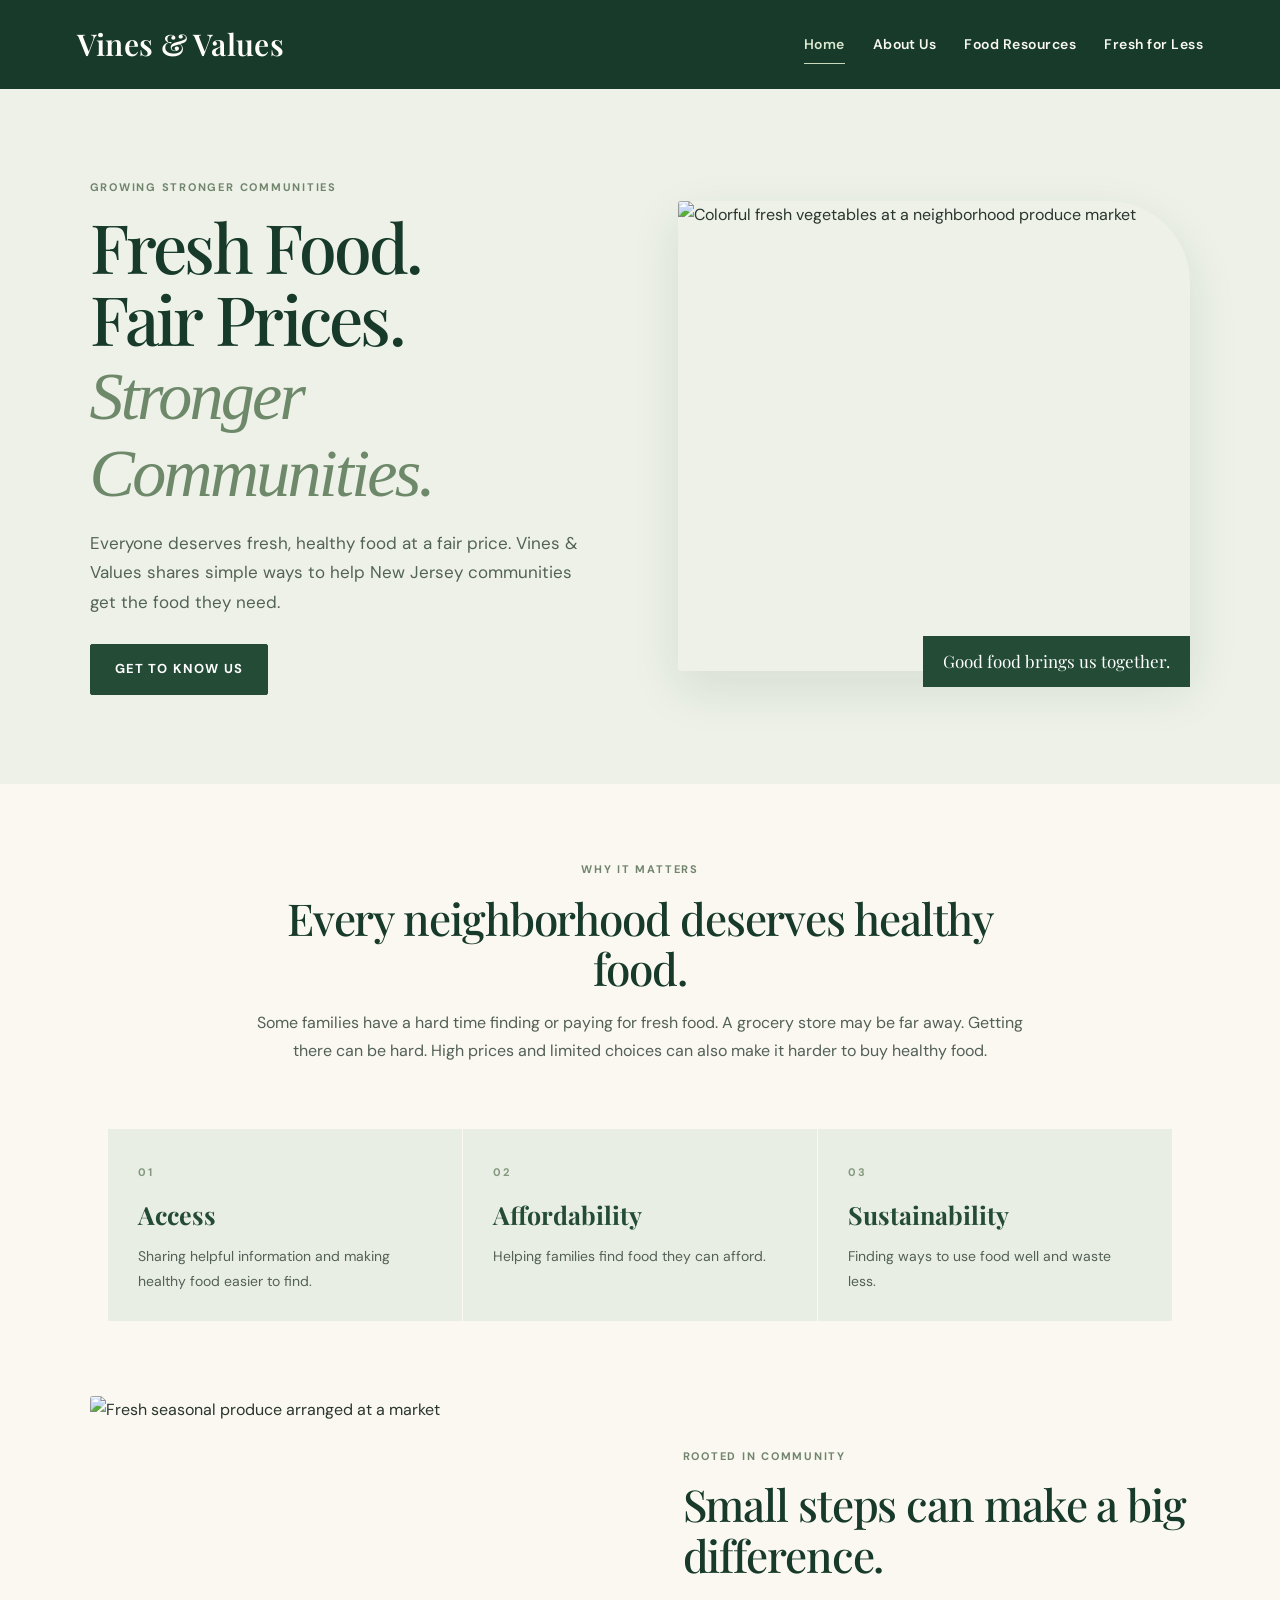
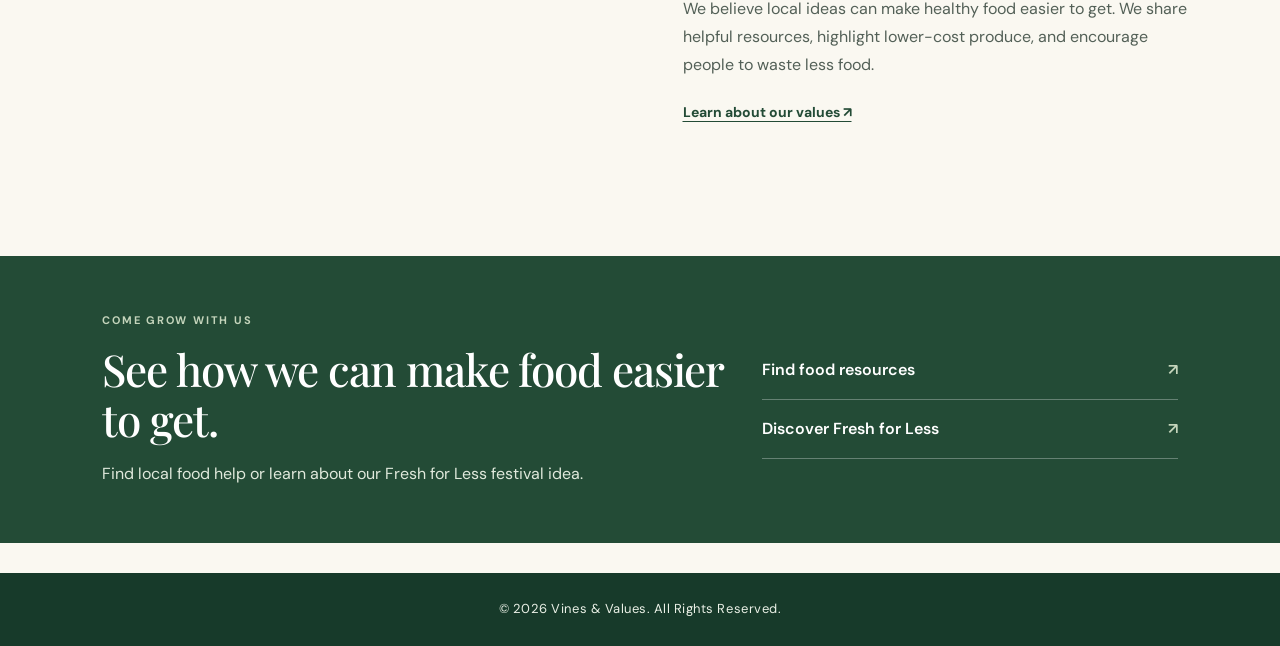
==== commit e48e0cca: "Simplify website language for readers of all ages" ====
--- a/index.html
+++ b/index.html
@@ -24,7 +24,7 @@
     <div class="home-hero-copy">
       <span class="eyebrow">Growing stronger communities</span>
       <h2>Fresh Food.<br>Fair Prices.<br><em>Stronger Communities.</em></h2>
-      <p>Everyone deserves access to fresh, nutritious, and affordable food. Vines &amp; Values is focused on helping New Jersey communities find practical ways to improve food access and build healthier futures.</p>
+      <p>Everyone deserves fresh, healthy food at a fair price. Vines &amp; Values shares simple ways to help New Jersey communities get the food they need.</p>
       <a class="button" href="about.html">Get to know us</a>
     </div>
     <div class="home-hero-image">
@@ -35,28 +35,28 @@
 
   <section class="home-intro">
     <span class="eyebrow">Why it matters</span>
-    <h2>Healthy food should be part of every neighborhood.</h2>
-    <p>Food insecurity affects families and communities in different ways. For some residents, finding affordable fresh food involves more than choosing what to buy. Grocery store locations, transportation, food prices, and the selection available nearby all shape everyday decisions.</p>
+    <h2>Every neighborhood deserves healthy food.</h2>
+    <p>Some families have a hard time finding or paying for fresh food. A grocery store may be far away. Getting there can be hard. High prices and limited choices can also make it harder to buy healthy food.</p>
   </section>
 
   <section class="home-pillars">
-    <article><span>01</span><h3>Access</h3><p>Sharing useful information and helping make nutritious food options easier to reach.</p></article>
-    <article><span>02</span><h3>Affordability</h3><p>Recognizing that fair prices matter when families plan their groceries.</p></article>
-    <article><span>03</span><h3>Sustainability</h3><p>Promoting thoughtful food use and ways to reduce unnecessary waste.</p></article>
+    <article><span>01</span><h3>Access</h3><p>Sharing helpful information and making healthy food easier to find.</p></article>
+    <article><span>02</span><h3>Affordability</h3><p>Helping families find food they can afford.</p></article>
+    <article><span>03</span><h3>Sustainability</h3><p>Finding ways to use food well and waste less.</p></article>
   </section>
 
   <section class="home-feature">
     <div class="home-feature-image"><img src="https://images.unsplash.com/photo-1488459716781-31db52582fe9?auto=format&amp;fit=crop&amp;w=1000&amp;q=85" alt="Fresh seasonal produce arranged at a market"></div>
     <div class="home-feature-copy">
       <span class="eyebrow">Rooted in community</span>
-      <h2>Small steps can grow into meaningful change.</h2>
-      <p>We believe community-centered ideas can help make nutritious food easier to access. Our focus includes sharing practical resources, encouraging affordable produce options, and promoting ways to reduce food waste.</p>
+      <h2>Small steps can make a big difference.</h2>
+      <p>We believe local ideas can make healthy food easier to get. We share helpful resources, highlight lower-cost produce, and encourage people to waste less food.</p>
       <a class="text-link" href="about.html">Learn about our values ↗</a>
     </div>
   </section>
 
   <section class="home-cta">
-    <div><span class="eyebrow">Come grow with us</span><h2>Explore what food access can look like.</h2><p>Find helpful local information or discover our Fresh for Less community festival concept.</p></div>
+    <div><span class="eyebrow">Come grow with us</span><h2>See how we can make food easier to get.</h2><p>Find local food help or learn about our Fresh for Less festival idea.</p></div>
     <div class="home-cta-links"><a href="vision.html">Find food resources <span>↗</span></a><a href="festival.html">Discover Fresh for Less <span>↗</span></a></div>
   </section>
 </main>
--- a/style.css
+++ b/style.css
@@ -413,3 +413,97 @@
   .sources-panel .resource-links { columns: 1; }
   .sources-panel .resource-note { grid-column: auto; }
 }
+
+/* Matching editorial layouts for Home, About, and Fresh for Less */
+.home-hero, .about-hero, .festival-hero {
+  align-items: center; background: var(--sage-light); display: grid;
+  gap: clamp(32px, 6vw, 78px); grid-template-columns: 1fr 1fr;
+  padding: clamp(55px, 7vw, 94px) max(7vw, 28px);
+}
+.home-hero-copy, .about-hero-copy, .festival-hero-copy { max-width: 570px; }
+.home-hero h2, .about-hero h2, .festival-hero h2 {
+  color: var(--forest-deep); font-family: 'Playfair Display', Georgia, serif;
+  font-size: clamp(42px, 5.4vw, 68px); font-weight: 500; letter-spacing: -.04em; line-height: 1.06; margin-bottom: 20px;
+}
+.home-hero h2 em { color: #6e886a; font-weight: 500; }
+.home-hero-copy > p, .about-hero-copy > p, .festival-hero-copy > p { color: #536257; font-size: 17px; }
+.home-hero-image, .festival-hero { position: relative; }
+.home-hero-image img, .about-hero > img, .festival-hero > img {
+  border-radius: 3px 82px 3px 3px; box-shadow: var(--shadow);
+  height: clamp(300px, 37vw, 470px); object-fit: cover; width: 100%;
+}
+.home-hero-image span {
+  background: var(--forest); bottom: -16px; color: white;
+  font-family: 'Playfair Display', Georgia, serif; font-size: 17px;
+  padding: 11px 20px; position: absolute; right: 0;
+}
+.home-intro { margin: 0 auto; max-width: 850px; padding: 76px 28px 34px; text-align: center; }
+.home-intro h2, .home-feature h2, .home-cta h2, .about-story h2, .about-community h2,
+.values-heading h2, .about-learn h2, .festival-intro h2, .festival-section-heading h2,
+.festival-voices h2 {
+  color: var(--forest-deep); font-family: 'Playfair Display', Georgia, serif;
+  font-size: clamp(30px, 3.7vw, 44px); font-weight: 500; letter-spacing: -.025em; line-height: 1.15; margin-bottom: 15px;
+}
+.home-intro > p { color: #536057; font-size: 16px; }
+.home-pillars { display: grid; gap: 1px; grid-template-columns: repeat(3, 1fr); margin: 30px auto 75px; max-width: 1120px; padding: 0 28px; }
+.home-pillars article { background: #e9eee4; padding: 28px 30px; }
+.home-pillars article > span, .values-grid article > span { color: #82977c; font-size: 11px; font-weight: 700; letter-spacing: .14em; }
+.home-pillars h3, .values-grid h3 { color: var(--forest); font-family: 'Playfair Display', Georgia, serif; font-size: 25px; margin: 8px 0; }
+.home-pillars p, .values-grid p { color: #536057; font-size: 14px; }
+.home-feature { align-items: center; display: grid; gap: clamp(35px, 7vw, 85px); grid-template-columns: 1fr 1fr; margin: 0 auto 80px; max-width: 1160px; padding: 0 30px; }
+.home-feature-image img { border-radius: 3px 65px 3px 3px; height: 380px; object-fit: cover; width: 100%; }
+.home-feature-copy p, .home-cta p, .about-story p, .about-community p, .about-learn p, .festival-intro p, .festival-voices p { color: #536057; margin-bottom: 13px; }
+.text-link { color: var(--forest); display: inline-block; font-size: 14px; font-weight: 700; margin-top: 8px; text-underline-offset: 4px; }
+.home-cta { align-items: center; background: var(--forest); color: white; display: grid; gap: 35px; grid-template-columns: 1.2fr .8fr; padding: 55px max(8vw, 30px); }
+.home-cta .eyebrow { color: #c4d4bb; }
+.home-cta h2 { color: white; }
+.home-cta p { color: #e0e9dc; margin: 0; max-width: 560px; }
+.home-cta-links { display: grid; }
+.home-cta-links a { border-bottom: 1px solid rgba(255,255,255,.3); color: white; display: flex; font-weight: 600; justify-content: space-between; padding: 15px 0; text-decoration: none; }
+.home-cta-links a span { color: #c4d4bb; }
+.about-hero { grid-template-columns: .95fr 1.05fr; }
+.about-hero h2 { font-size: clamp(38px, 4.8vw, 58px); }
+.about-story { display: grid; gap: 60px; grid-template-columns: .8fr 1.2fr; margin: 0 auto; max-width: 1100px; padding: 75px 30px; }
+.about-community { align-items: center; background: #e9eee4; display: grid; gap: clamp(30px, 6vw, 70px); grid-template-columns: 1fr 1fr; margin: 0 auto; max-width: 1160px; padding: 42px; }
+.about-community img { height: 390px; object-fit: cover; width: 100%; }
+.values-section { margin: 0 auto; max-width: 1160px; padding: 75px 30px; }
+.values-heading { margin: 0 auto 30px; max-width: 650px; text-align: center; }
+.values-heading p { color: var(--muted); }
+.values-grid { display: grid; gap: 1px; grid-template-columns: repeat(4, 1fr); }
+.values-grid article { background: #eef2e9; padding: 25px 22px; }
+.values-grid h3 { font-size: 22px; }
+.about-learn { align-items: center; background: #f0f1e9; display: grid; gap: 35px; grid-template-columns: 1fr 1fr; margin: 0 auto 65px; max-width: 1160px; padding: 38px 42px; }
+.about-learn h2 { font-size: 32px; }
+.about-learn .resource-links { list-style: none; padding: 0; }
+.about-learn .resource-links li { margin: 12px 0; }
+.festival-hero { grid-template-columns: 1fr 1fr; }
+.festival-hero h2 { font-size: clamp(54px, 7vw, 82px); }
+.festival-intro { display: grid; gap: 55px; grid-template-columns: .85fr 1.15fr; margin: 0 auto; max-width: 1100px; padding: 75px 30px; }
+.festival-experience { background: #e9eee4; padding: 65px max(7vw, 28px); }
+.festival-section-heading { margin: 0 auto 30px; max-width: 1100px; }
+.festival-section-heading > p { color: var(--muted); }
+.festival-activities { display: grid; gap: 0 45px; grid-template-columns: 1fr 1fr; margin: 0 auto; max-width: 1100px; }
+.festival-activities article { align-items: flex-start; border-top: 1px solid #cbd6c6; display: flex; gap: 20px; padding: 22px 0; }
+.festival-activities article > span { color: #82977c; font-size: 12px; font-weight: 700; letter-spacing: .12em; padding-top: 5px; }
+.festival-activities h3 { color: var(--forest); font-family: 'Playfair Display', Georgia, serif; font-size: 22px; margin-bottom: 4px; }
+.festival-activities p { color: #536057; font-size: 14px; }
+.festival-voices { align-items: center; display: grid; gap: clamp(35px, 7vw, 80px); grid-template-columns: 1fr 1fr; margin: 75px auto; max-width: 1160px; padding: 0 30px; }
+.festival-voices img { height: 380px; object-fit: cover; width: 100%; }
+.festival-note { color: var(--muted); font-size: 13px; margin: 0 auto 45px; max-width: 1100px; padding: 0 30px; }
+@media (max-width: 760px) {
+  .home-hero, .about-hero, .festival-hero, .home-feature, .home-cta, .about-story, .about-community, .about-learn, .festival-intro, .festival-voices { grid-template-columns: 1fr; }
+  .home-hero, .about-hero, .festival-hero { padding: 48px 23px 60px; }
+  .home-hero-image img, .about-hero > img, .festival-hero > img { height: 275px; }
+  .home-intro { padding: 55px 23px 25px; }
+  .home-pillars, .values-grid, .festival-activities { grid-template-columns: 1fr; }
+  .home-pillars { margin: 25px 18px 55px; padding: 0; }
+  .home-feature { padding: 0 23px; margin-bottom: 55px; }
+  .home-feature-image img, .about-community img, .festival-voices img { height: 270px; }
+  .home-cta { padding: 42px 25px; }
+  .about-story, .values-section, .festival-intro { padding: 52px 23px; }
+  .about-community { margin: 0 18px; padding: 23px; }
+  .values-grid { gap: 1px; }
+  .about-learn { margin: 0 18px 40px; padding: 27px 23px; }
+  .festival-experience { padding: 48px 23px; }
+  .festival-voices { margin: 50px auto; padding: 0 23px; }
+}
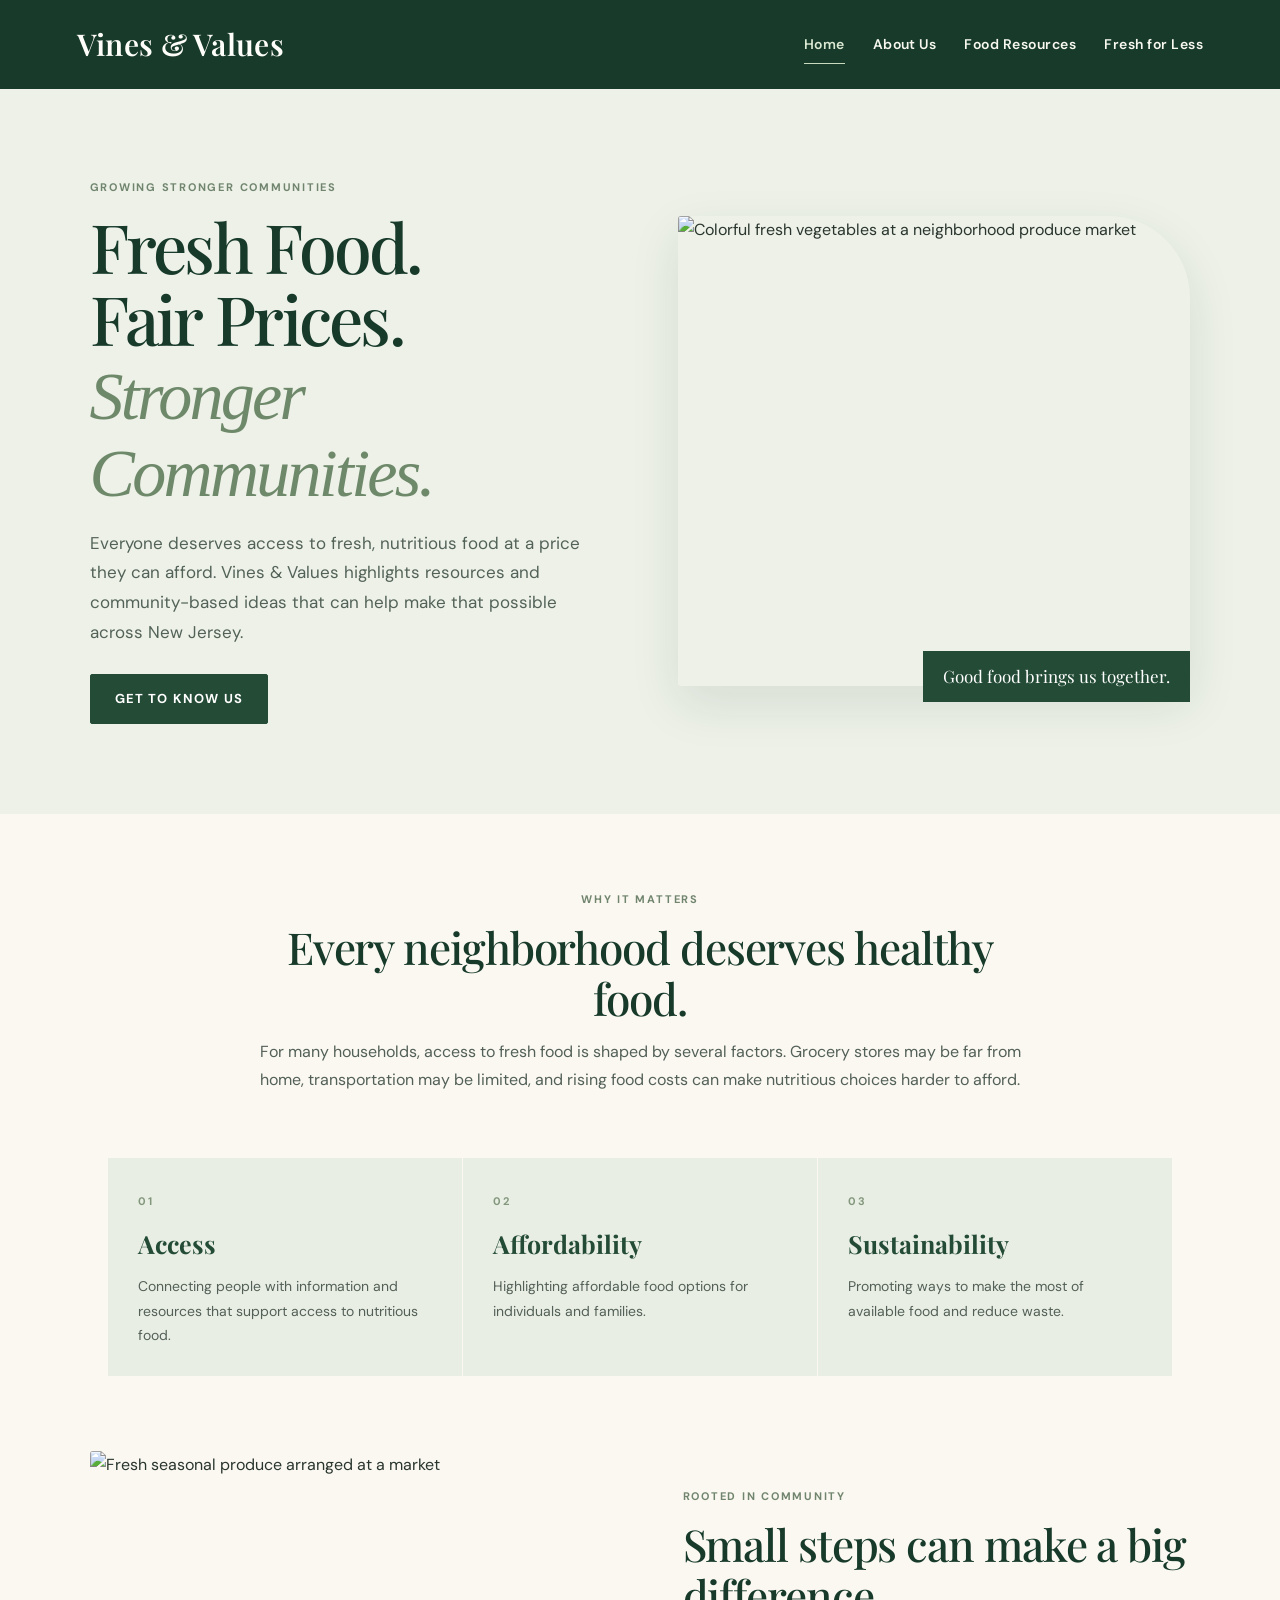
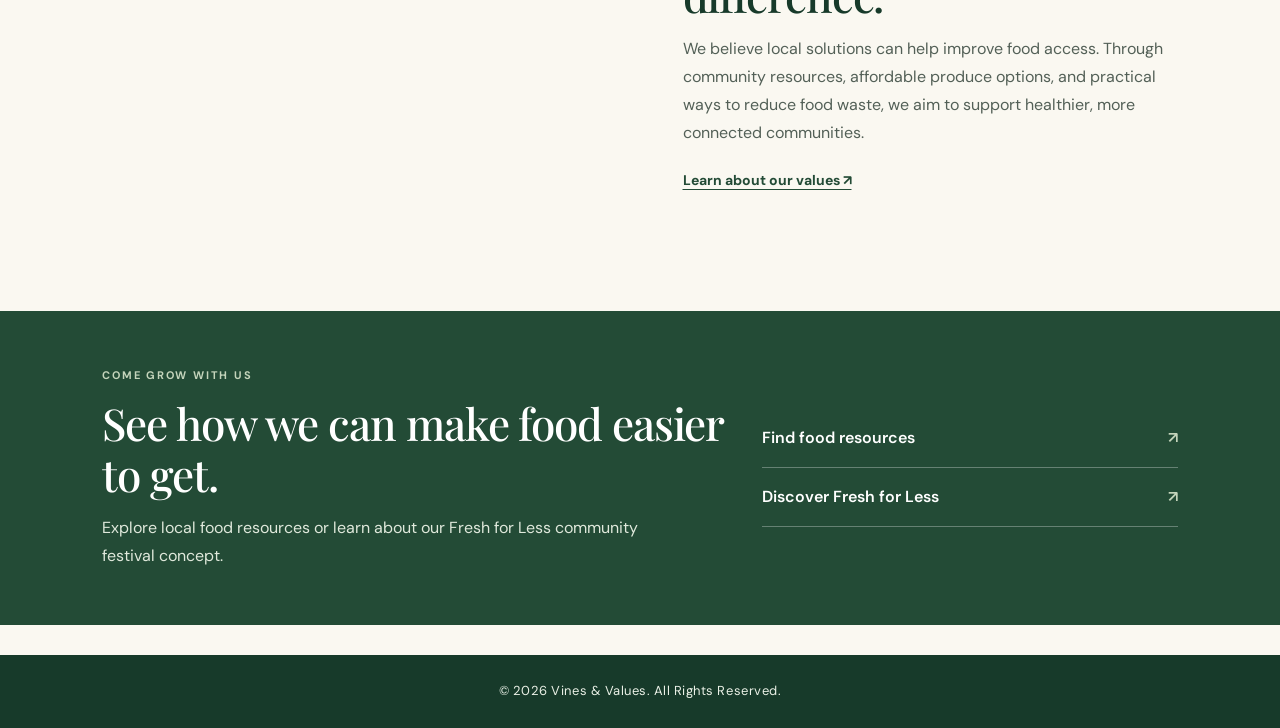
==== commit faaf2f66: "Refine website copy for a clear, professional, community-centered tone" ====
--- a/index.html
+++ b/index.html
@@ -24,7 +24,7 @@
     <div class="home-hero-copy">
       <span class="eyebrow">Growing stronger communities</span>
       <h2>Fresh Food.<br>Fair Prices.<br><em>Stronger Communities.</em></h2>
-      <p>Everyone deserves fresh, healthy food at a fair price. Vines &amp; Values shares simple ways to help New Jersey communities get the food they need.</p>
+      <p>Everyone deserves access to fresh, nutritious food at a price they can afford. Vines &amp; Values highlights resources and community-based ideas that can help make that possible across New Jersey.</p>
       <a class="button" href="about.html">Get to know us</a>
     </div>
     <div class="home-hero-image">
@@ -36,13 +36,13 @@
   <section class="home-intro">
     <span class="eyebrow">Why it matters</span>
     <h2>Every neighborhood deserves healthy food.</h2>
-    <p>Some families have a hard time finding or paying for fresh food. A grocery store may be far away. Getting there can be hard. High prices and limited choices can also make it harder to buy healthy food.</p>
+    <p>For many households, access to fresh food is shaped by several factors. Grocery stores may be far from home, transportation may be limited, and rising food costs can make nutritious choices harder to afford.</p>
   </section>
 
   <section class="home-pillars">
-    <article><span>01</span><h3>Access</h3><p>Sharing helpful information and making healthy food easier to find.</p></article>
-    <article><span>02</span><h3>Affordability</h3><p>Helping families find food they can afford.</p></article>
-    <article><span>03</span><h3>Sustainability</h3><p>Finding ways to use food well and waste less.</p></article>
+    <article><span>01</span><h3>Access</h3><p>Connecting people with information and resources that support access to nutritious food.</p></article>
+    <article><span>02</span><h3>Affordability</h3><p>Highlighting affordable food options for individuals and families.</p></article>
+    <article><span>03</span><h3>Sustainability</h3><p>Promoting ways to make the most of available food and reduce waste.</p></article>
   </section>
 
   <section class="home-feature">
@@ -50,13 +50,13 @@
     <div class="home-feature-copy">
       <span class="eyebrow">Rooted in community</span>
       <h2>Small steps can make a big difference.</h2>
-      <p>We believe local ideas can make healthy food easier to get. We share helpful resources, highlight lower-cost produce, and encourage people to waste less food.</p>
+      <p>We believe local solutions can help improve food access. Through community resources, affordable produce options, and practical ways to reduce food waste, we aim to support healthier, more connected communities.</p>
       <a class="text-link" href="about.html">Learn about our values ↗</a>
     </div>
   </section>
 
   <section class="home-cta">
-    <div><span class="eyebrow">Come grow with us</span><h2>See how we can make food easier to get.</h2><p>Find local food help or learn about our Fresh for Less festival idea.</p></div>
+    <div><span class="eyebrow">Come grow with us</span><h2>See how we can make food easier to get.</h2><p>Explore local food resources or learn about our Fresh for Less community festival concept.</p></div>
     <div class="home-cta-links"><a href="vision.html">Find food resources <span>↗</span></a><a href="festival.html">Discover Fresh for Less <span>↗</span></a></div>
   </section>
 </main>
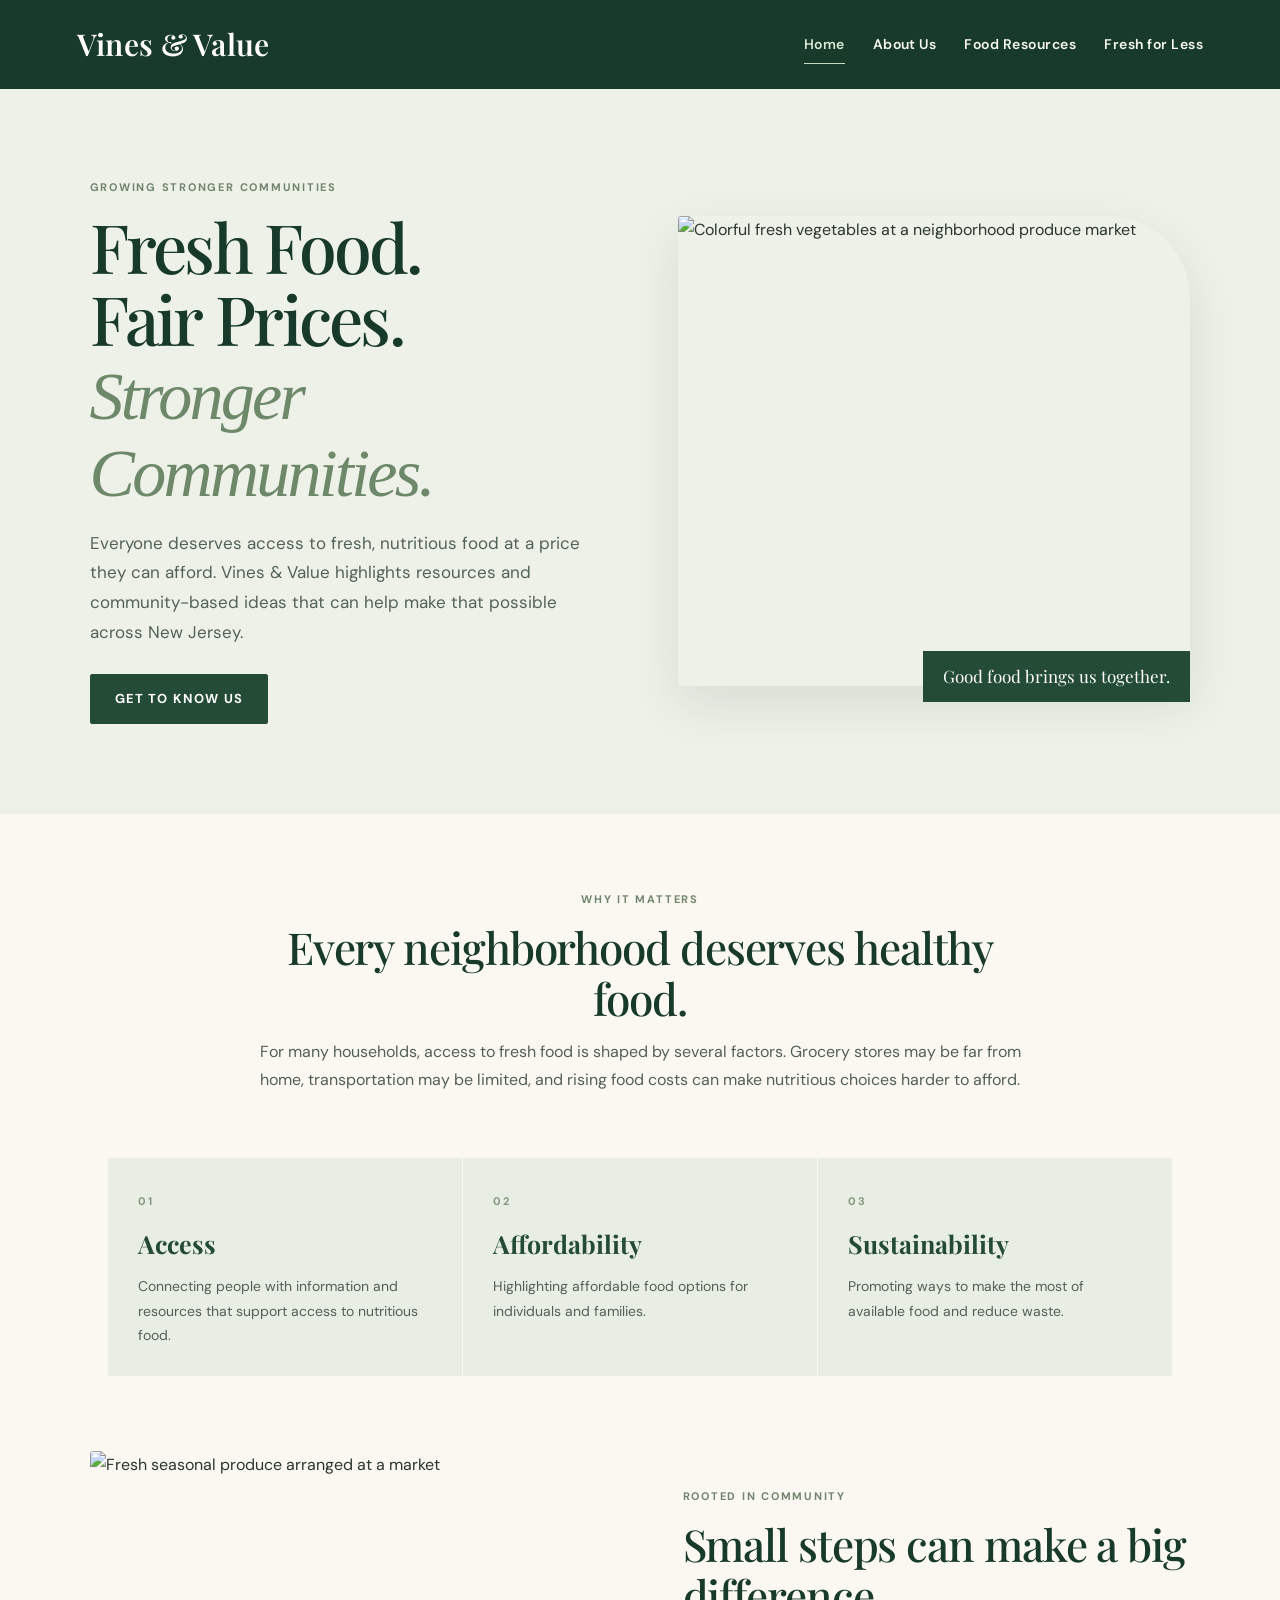
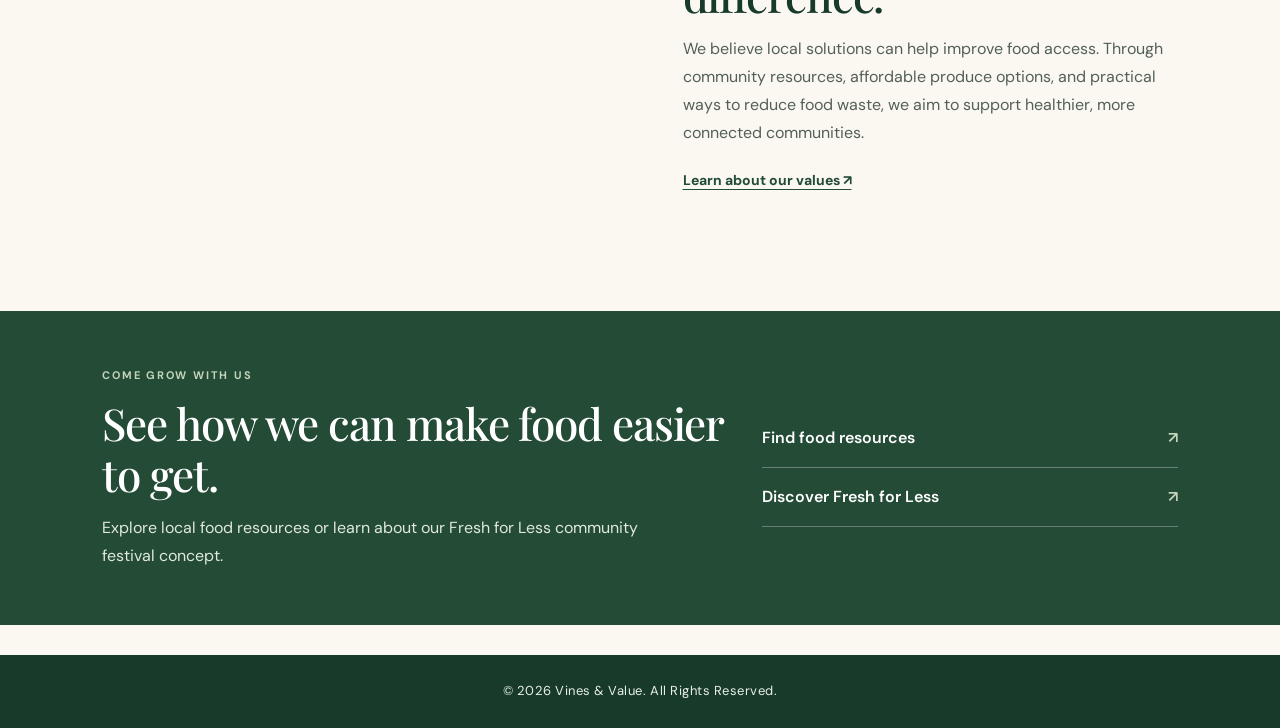
==== commit 4bb356aa: "Correct nonprofit name to Vines and Value" ====
--- a/index.html
+++ b/index.html
@@ -3,15 +3,15 @@
 <head>
   <meta charset="UTF-8">
   <meta name="viewport" content="width=device-width, initial-scale=1.0">
-  <meta name="description" content="Vines & Values works toward fresh food, fair prices, and stronger communities across New Jersey.">
-  <title>Vines &amp; Values | Home</title>
+  <meta name="description" content="Vines &amp; Value works toward fresh food, fair prices, and stronger communities across New Jersey.">
+  <title>Vines &amp; Value | Home</title>
   <link rel="preconnect" href="https://fonts.googleapis.com">
   <link rel="preconnect" href="https://fonts.gstatic.com" crossorigin>
   <link rel="stylesheet" href="style.css">
 </head>
 <body>
 <header>
-  <h1>Vines &amp; Values</h1>
+  <h1>Vines &amp; Value</h1>
   <nav aria-label="Main navigation">
     <a href="index.html" aria-current="page">Home</a>
     <a href="about.html">About Us</a>
@@ -24,7 +24,7 @@
     <div class="home-hero-copy">
       <span class="eyebrow">Growing stronger communities</span>
       <h2>Fresh Food.<br>Fair Prices.<br><em>Stronger Communities.</em></h2>
-      <p>Everyone deserves access to fresh, nutritious food at a price they can afford. Vines &amp; Values highlights resources and community-based ideas that can help make that possible across New Jersey.</p>
+      <p>Everyone deserves access to fresh, nutritious food at a price they can afford. Vines &amp; Value highlights resources and community-based ideas that can help make that possible across New Jersey.</p>
       <a class="button" href="about.html">Get to know us</a>
     </div>
     <div class="home-hero-image">
@@ -60,6 +60,6 @@
     <div class="home-cta-links"><a href="vision.html">Find food resources <span>↗</span></a><a href="festival.html">Discover Fresh for Less <span>↗</span></a></div>
   </section>
 </main>
-<footer><p>&copy; 2026 Vines &amp; Values. All Rights Reserved.</p></footer>
+<footer><p>&copy; 2026 Vines &amp; Value. All Rights Reserved.</p></footer>
 </body>
 </html>
--- a/style.css
+++ b/style.css
@@ -507,3 +507,75 @@
   .festival-experience { padding: 48px 23px; }
   .festival-voices { margin: 50px auto; padding: 0 23px; }
 }
+
+
+/* Fresh for Less event details */
+.festival-details { margin: 0 auto; max-width: 1100px; padding: 58px 30px 65px; }
+.festival-details-grid { display: grid; gap: 1px; grid-template-columns: repeat(4, 1fr); margin-top: 28px; }
+.festival-details-grid article { background: #eef2e9; min-height: 132px; padding: 24px 20px; }
+.festival-details-grid article > span { color: #71856c; display: block; font-size: 11px; font-weight: 700; letter-spacing: .12em; margin-bottom: 10px; text-transform: uppercase; }
+.festival-details-grid article strong { color: var(--forest-deep); display: block; font-family: 'Playfair Display', Georgia, serif; font-size: 20px; font-weight: 500; line-height: 1.25; }
+.festival-details-grid article p, .festival-details-note { color: #536057; font-size: 13px; margin: 8px 0 0; }
+.festival-details-note { margin-top: 18px; }
+.festival-speakers { background: #f7f6ef; padding: 62px max(7vw, 28px); }
+.festival-speakers .festival-section-heading, .festival-speakers .festival-activities { max-width: 1100px; }
+@media (max-width: 760px) {
+  .festival-details { padding: 45px 23px; }
+  .festival-details-grid { grid-template-columns: 1fr 1fr; }
+  .festival-speakers { padding: 48px 23px; }
+}
+
+
+/* Fresh for Less — event-page layout */
+.festival-hero-copy .eyebrow { color: #71856e; }
+.festival-date-banner {
+  align-items: center; background: var(--forest); color: white;
+  display: grid; gap: 24px; grid-template-columns: 1.35fr 1fr .65fr 1fr;
+  margin: 0 auto; max-width: 1160px; padding: 30px 38px;
+}
+.festival-date-main .eyebrow { color: #c9d9bd; margin-bottom: 5px; }
+.festival-date-main > strong {
+  display: block; font-family: 'Playfair Display', Georgia, serif;
+  font-size: clamp(23px, 2.5vw, 31px); font-weight: 500; line-height: 1.2;
+}
+.festival-date-main p { color: #e2eadd; font-size: 13px; margin-top: 5px; }
+.festival-date-meta { border-left: 1px solid rgba(255,255,255,.28); padding-left: 22px; }
+.festival-date-meta span { color: #c9d9bd; display: block; font-size: 10px; font-weight: 700; letter-spacing: .14em; margin-bottom: 7px; }
+.festival-date-meta strong { color: white; font-family: 'Playfair Display', Georgia, serif; font-size: 18px; font-weight: 500; line-height: 1.3; }
+.festival-date-note { margin: 13px auto 0; max-width: 1100px; padding: 0 30px; }
+.festival-feature-grid { display: grid; gap: 20px; grid-template-columns: repeat(3, minmax(0,1fr)); margin: 0 auto; max-width: 1100px; }
+.festival-feature-grid article { background: #fffefa; box-shadow: 0 10px 30px rgba(28,57,39,.06); }
+.festival-feature-grid img { height: 205px; object-fit: cover; width: 100%; }
+.festival-feature-grid article > div { padding: 23px 24px 27px; }
+.festival-feature-grid article > div > span { color: #82977c; font-size: 10px; font-weight: 700; letter-spacing: .13em; }
+.festival-feature-grid h3, .festival-speaker-grid h3 {
+  color: var(--forest); font-family: 'Playfair Display', Georgia, serif;
+  font-size: 24px; font-weight: 500; line-height: 1.2; margin: 9px 0;
+}
+.festival-feature-grid p, .festival-speaker-grid p { color: #536057; font-size: 14px; }
+.festival-speaker-intro { margin: 0 auto 28px; max-width: 1100px; }
+.festival-speaker-intro h2 { color: var(--forest-deep); font-family: 'Playfair Display', Georgia, serif; font-size: clamp(30px,3.7vw,44px); font-weight: 500; line-height: 1.15; margin-bottom: 12px; }
+.festival-speaker-intro > p { color: #536057; max-width: 650px; }
+.festival-speaker-grid { display: grid; gap: 1px; grid-template-columns: repeat(3,minmax(0,1fr)); margin: 0 auto; max-width: 1100px; }
+.festival-speaker-grid article { background: #eef2e9; padding: 28px; }
+.festival-speaker-grid article > span { color: #82977c; font-size: 11px; font-weight: 700; letter-spacing: .13em; }
+.festival-speaker-grid h3 { margin-top: 12px; }
+.festival-booklet {
+  align-items: center; display: grid; gap: clamp(35px,7vw,80px);
+  grid-template-columns: 1fr 1fr; margin: 70px auto; max-width: 1160px; padding: 0 30px;
+}
+.festival-booklet img { height: 370px; object-fit: cover; width: 100%; }
+.festival-booklet h2 { color: var(--forest-deep); font-family: 'Playfair Display', Georgia, serif; font-size: clamp(30px,3.7vw,43px); font-weight: 500; line-height: 1.15; margin-bottom: 16px; }
+.festival-booklet p { color: #536057; margin-bottom: 13px; }
+@media (max-width: 760px) {
+  .festival-date-banner { gap: 18px; grid-template-columns: 1fr 1fr; margin: 0 18px; padding: 25px; }
+  .festival-date-main { grid-column: 1 / -1; }
+  .festival-date-meta { padding-left: 14px; }
+  .festival-date-meta:nth-child(2) { border-left: 0; padding-left: 0; }
+  .festival-feature-grid, .festival-speaker-grid, .festival-booklet { grid-template-columns: 1fr; }
+  .festival-feature-grid { gap: 15px; }
+  .festival-feature-grid img { height: 220px; }
+  .festival-speaker-grid { gap: 1px; }
+  .festival-booklet { margin: 48px auto; padding: 0 23px; }
+  .festival-booklet img { height: 260px; }
+}
